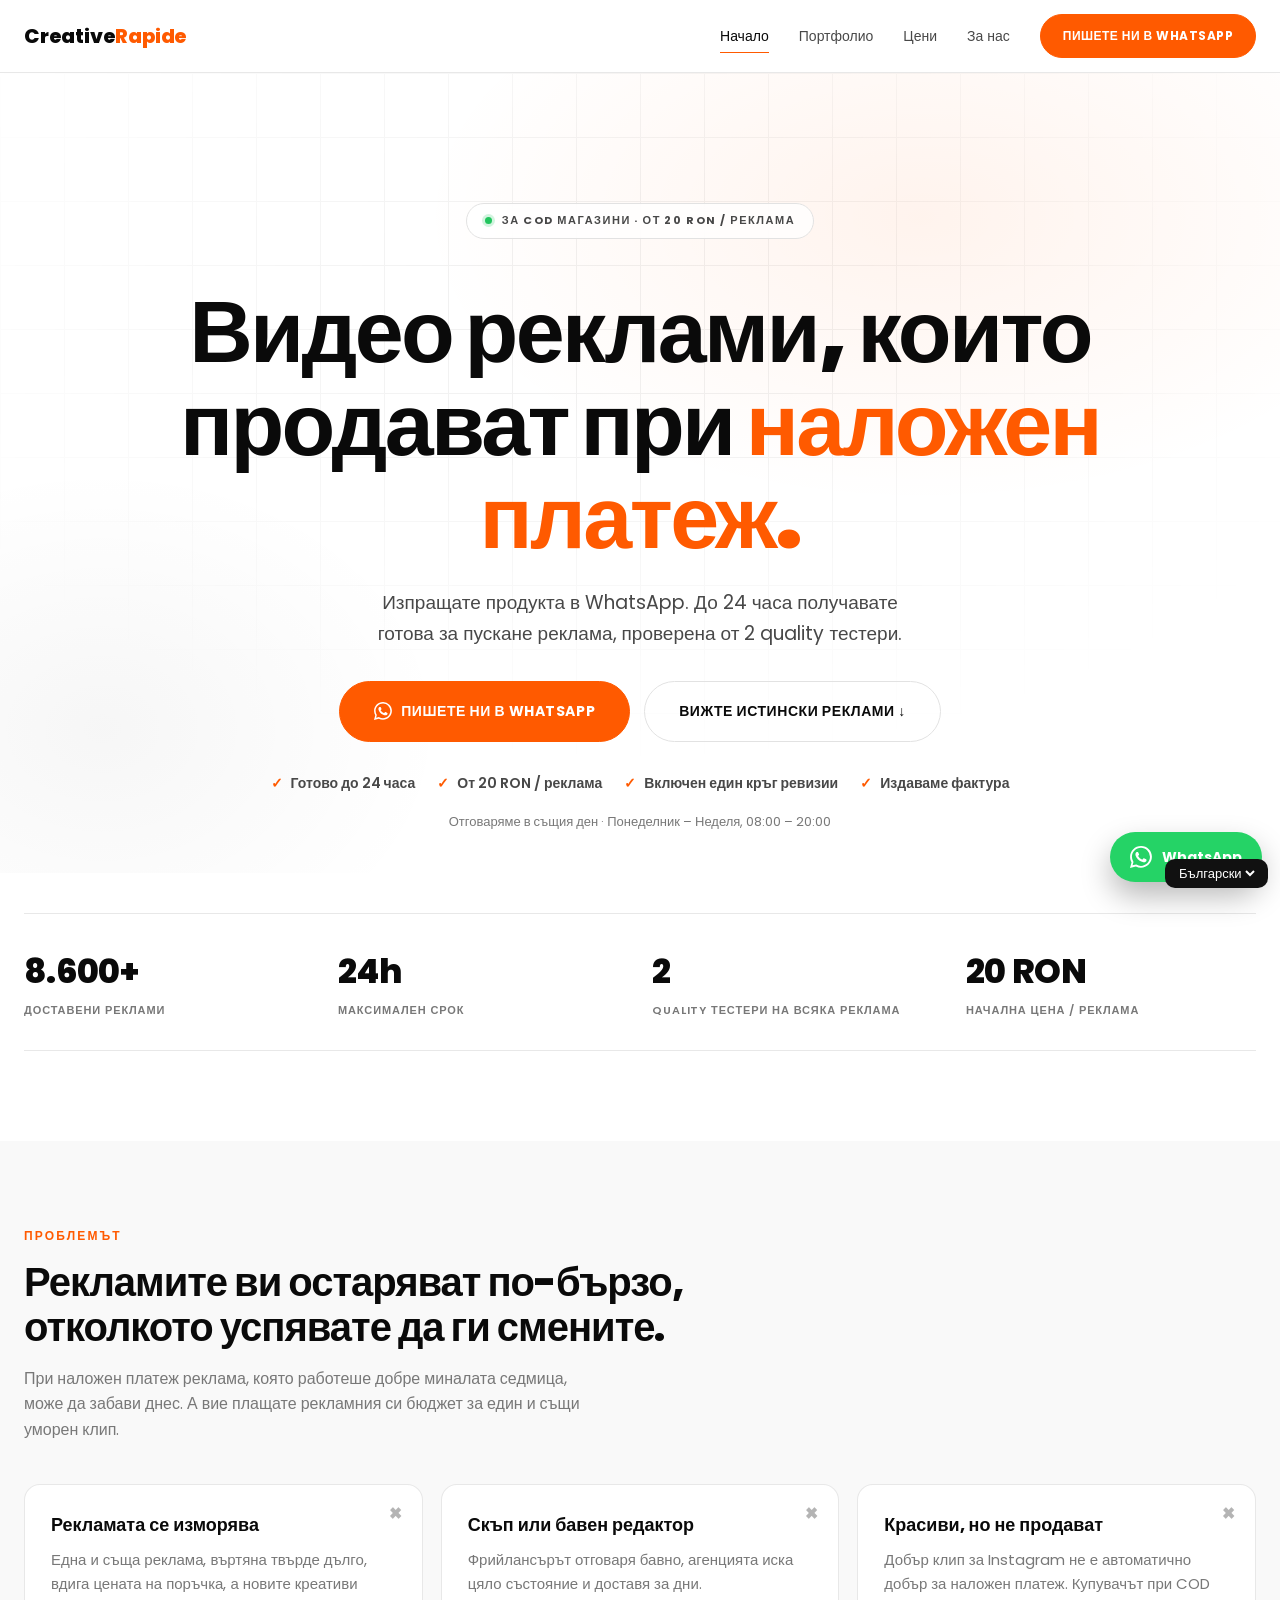
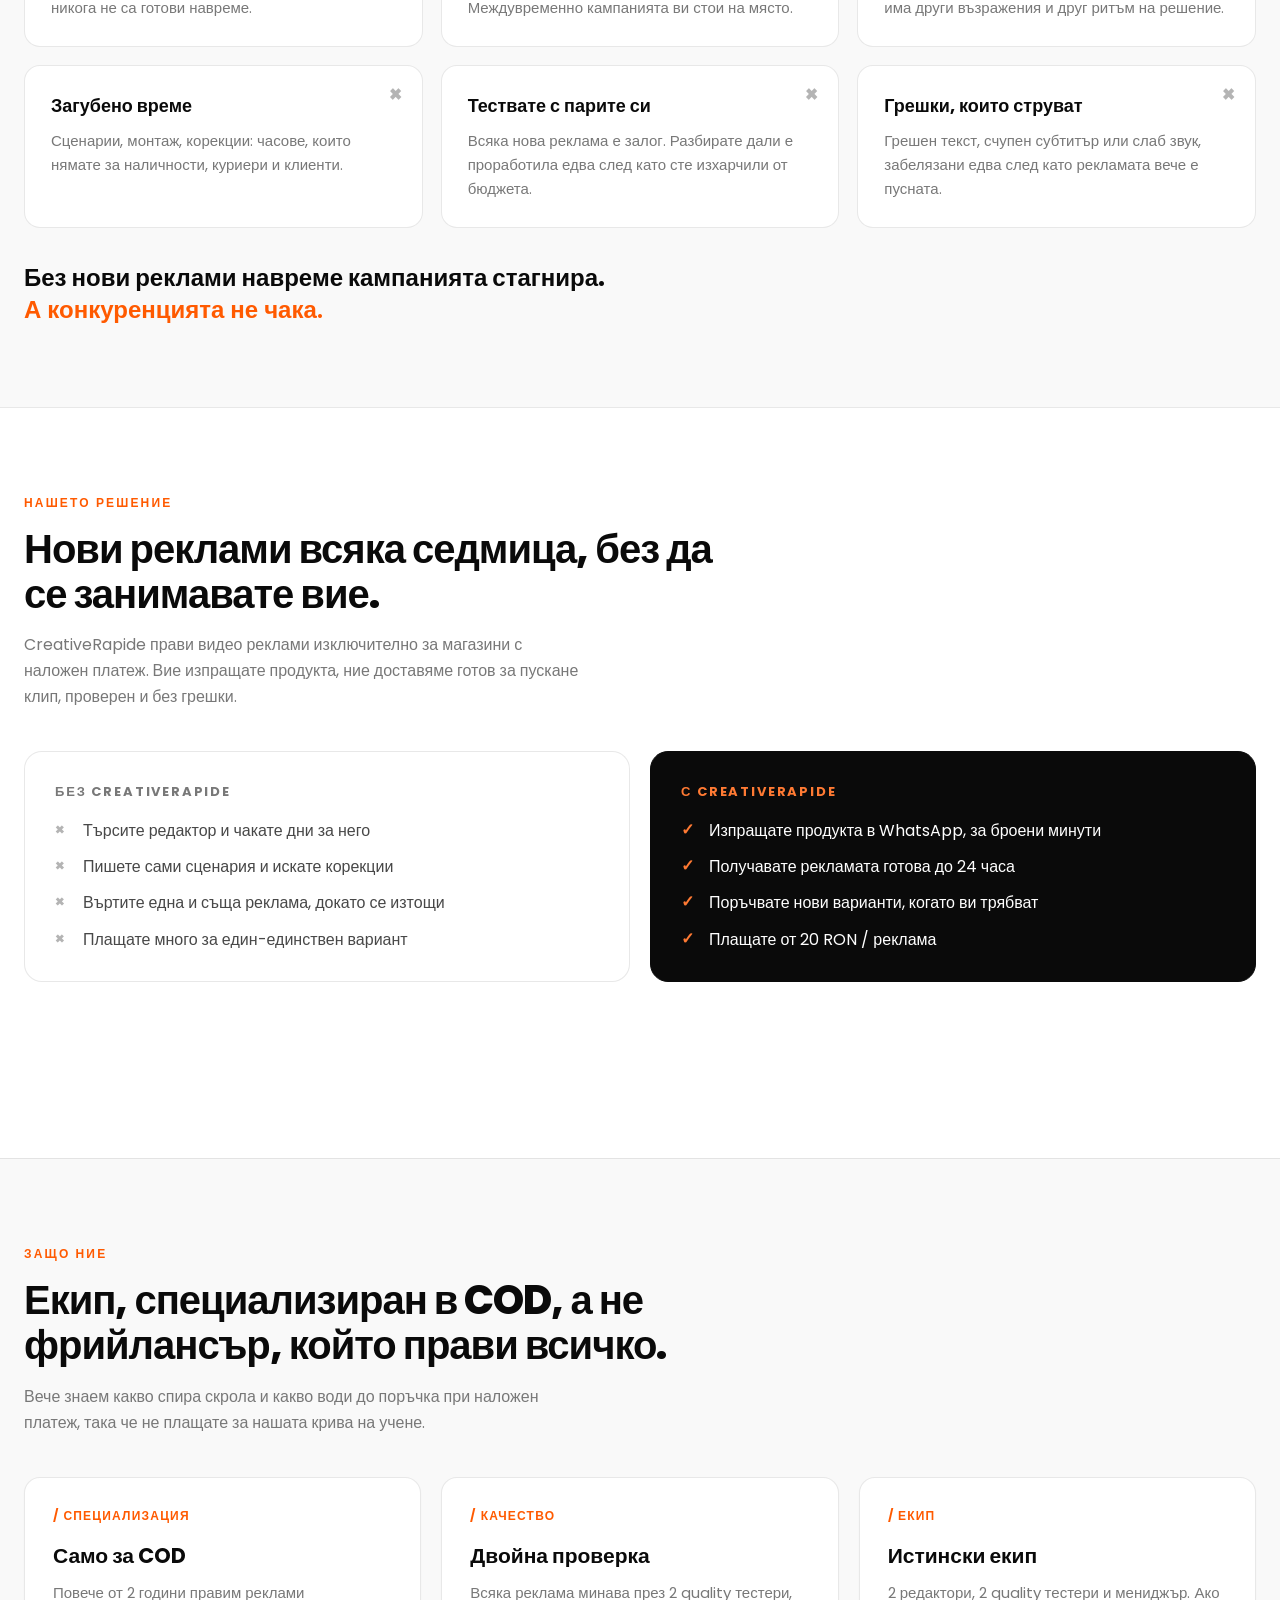
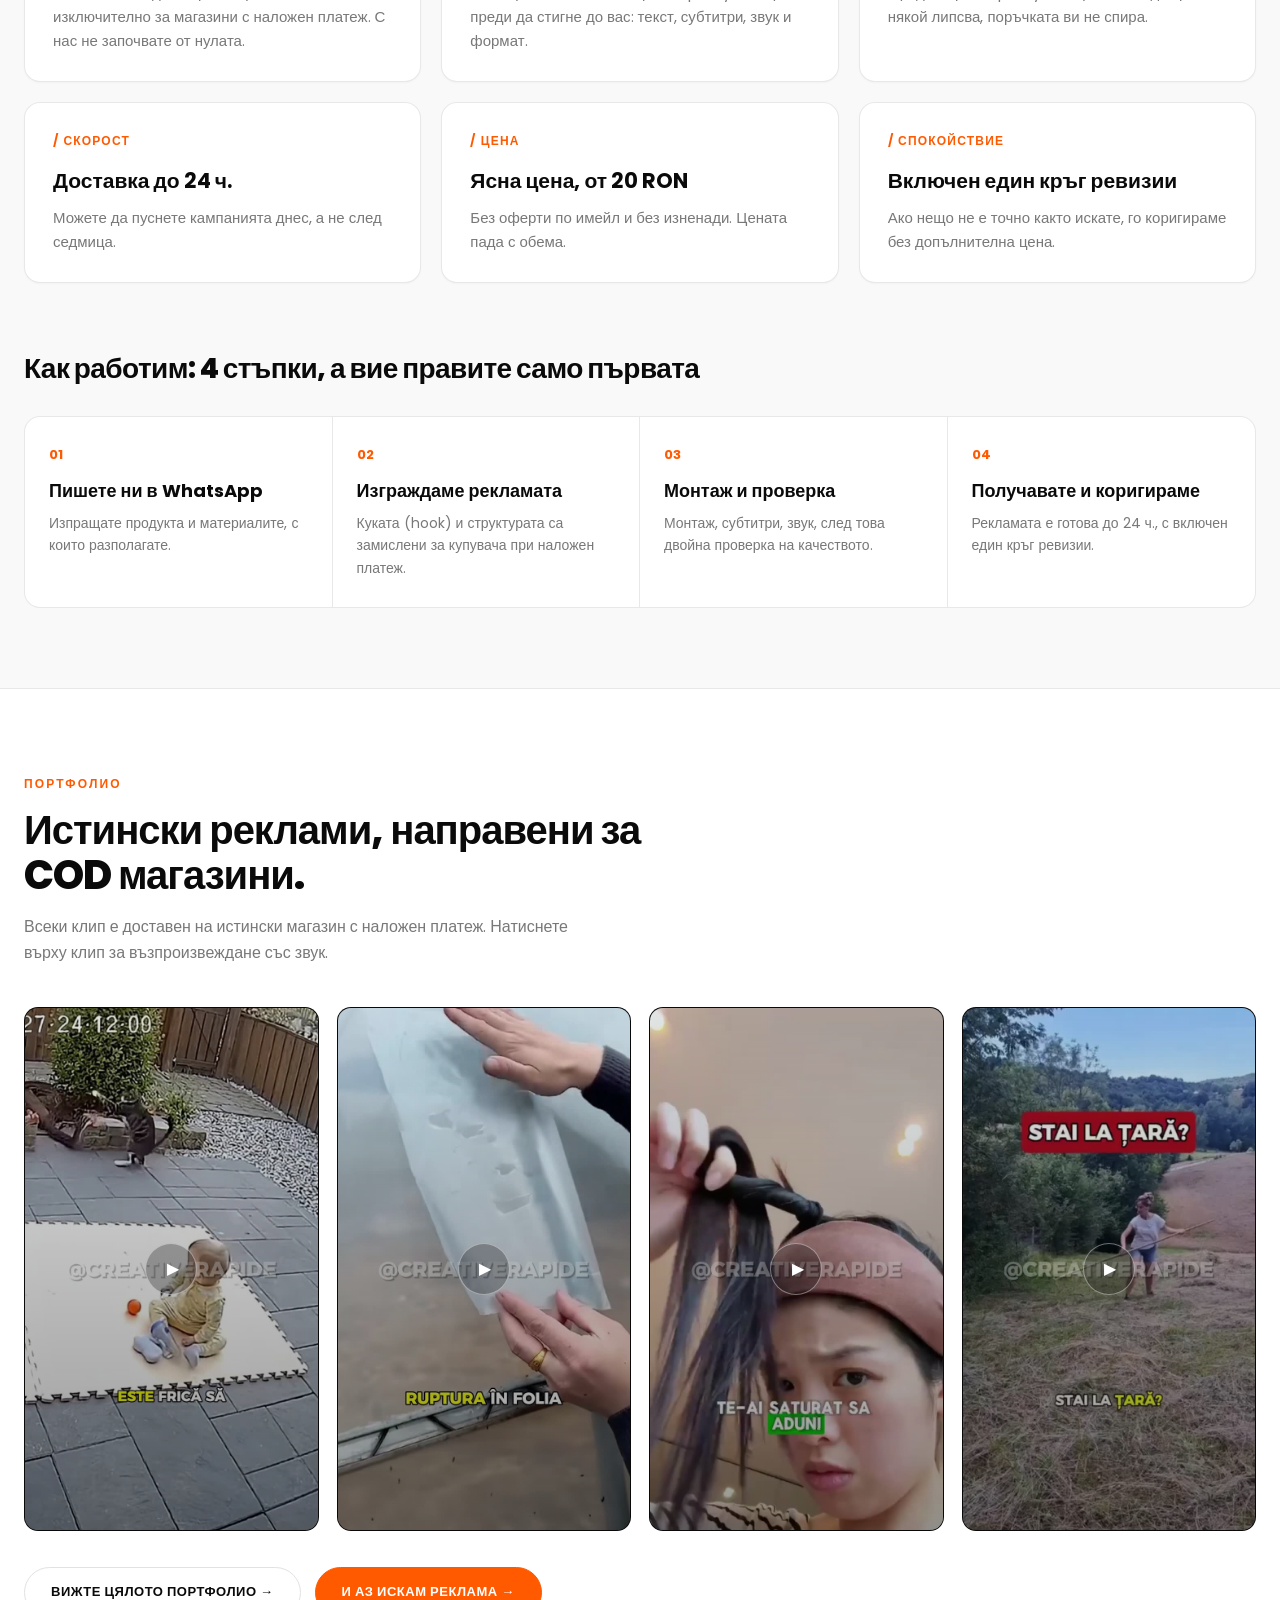
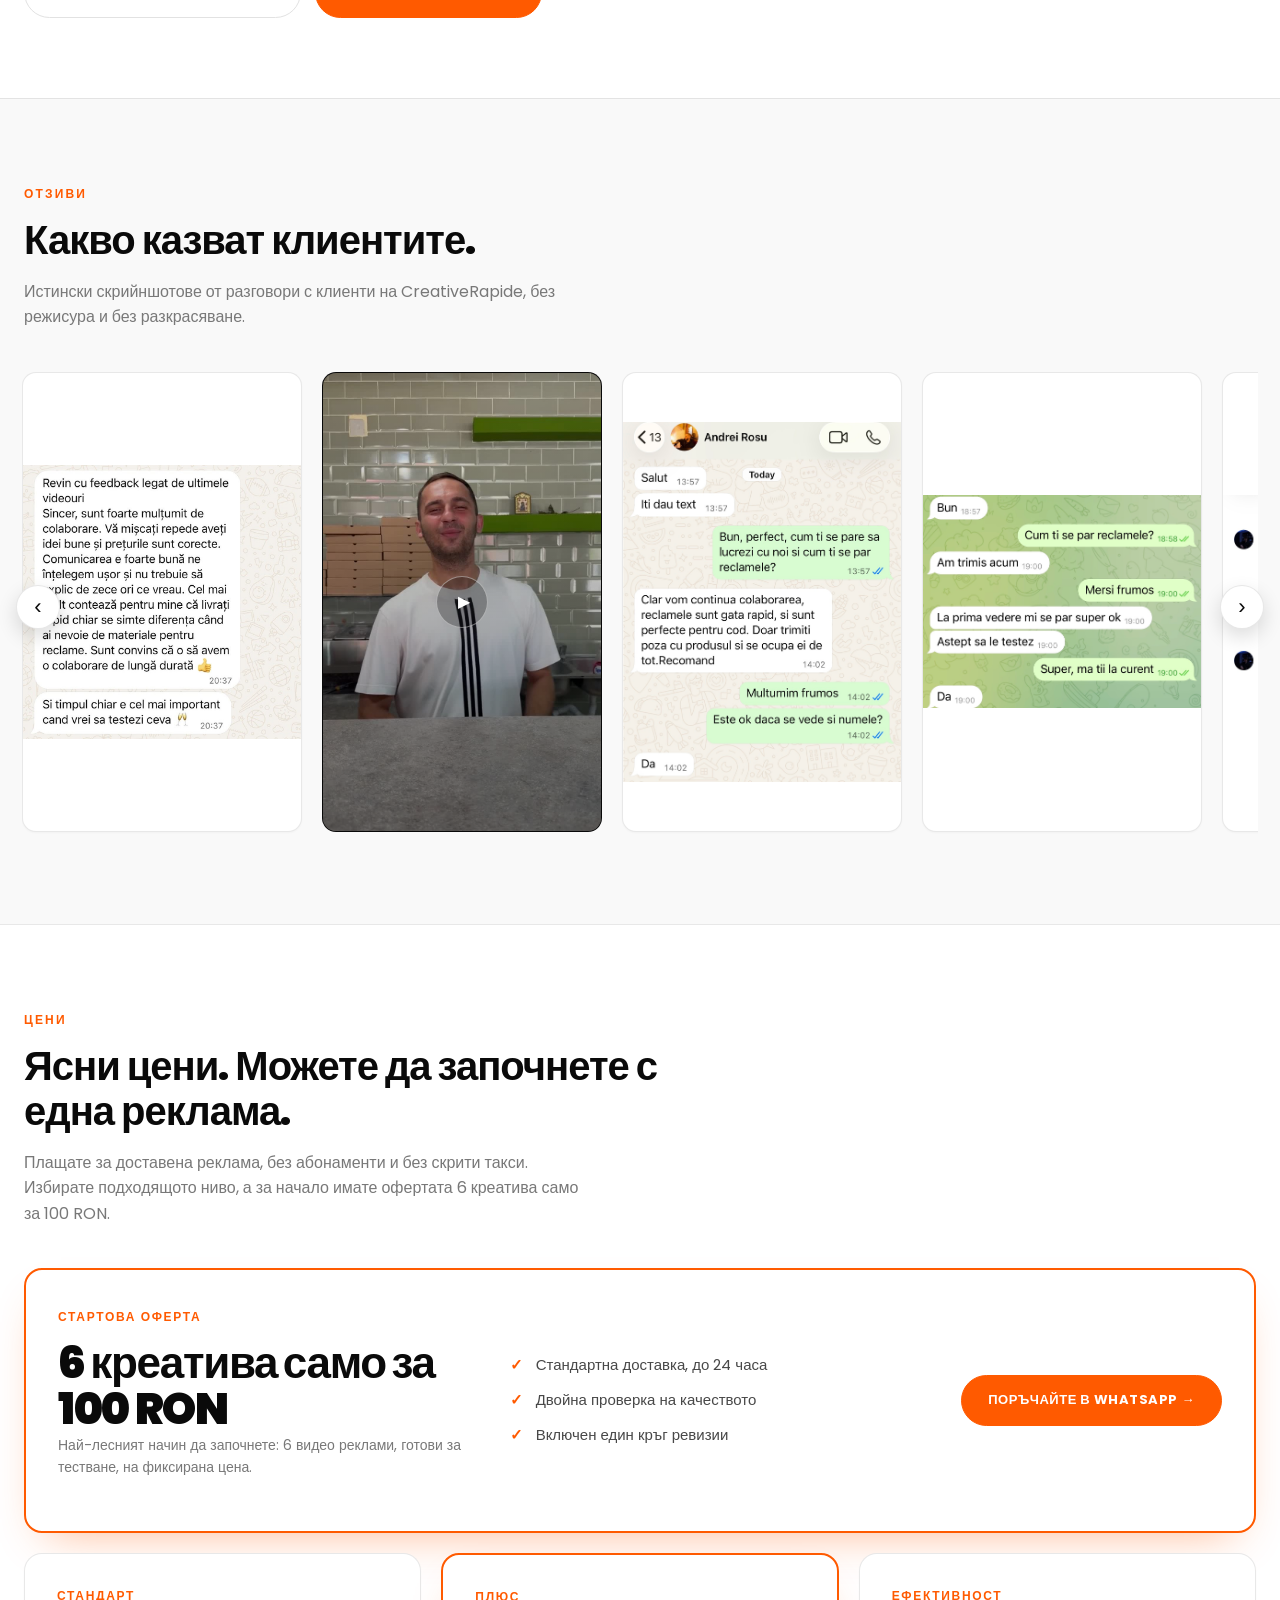
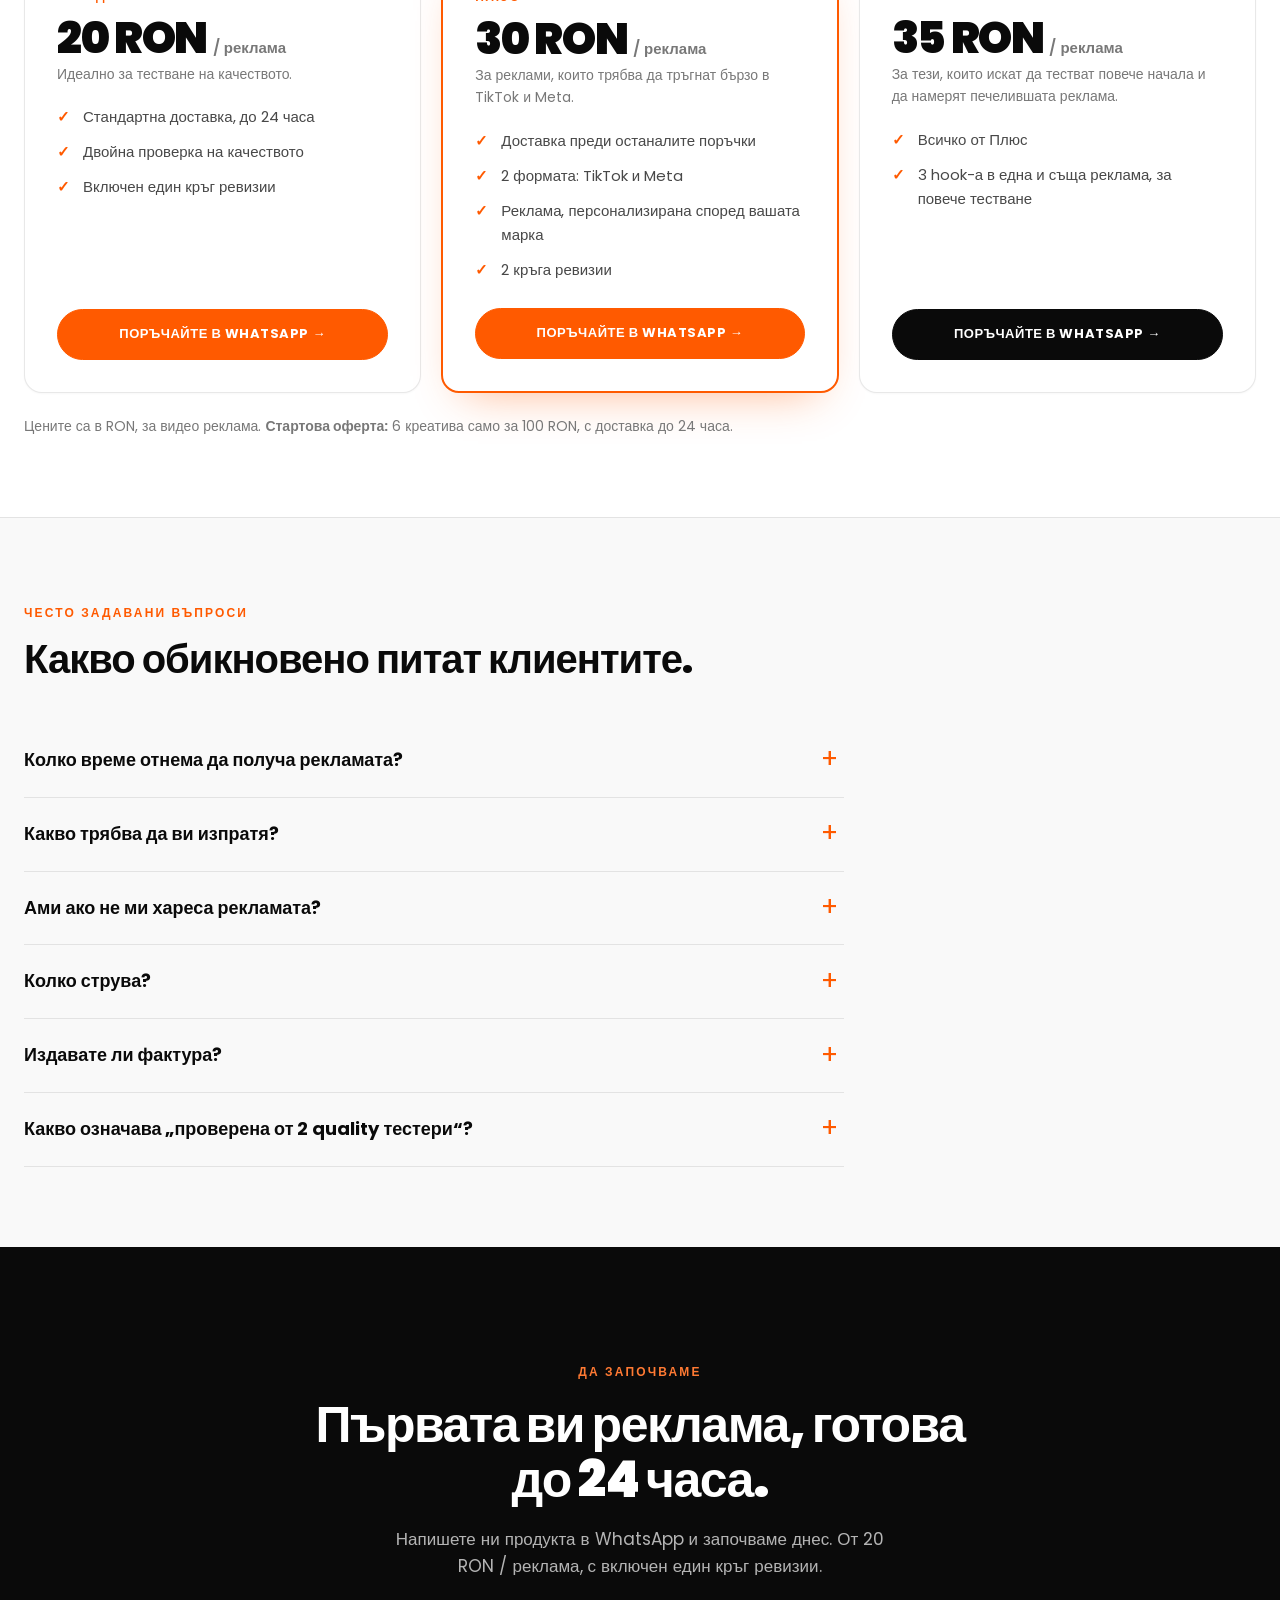
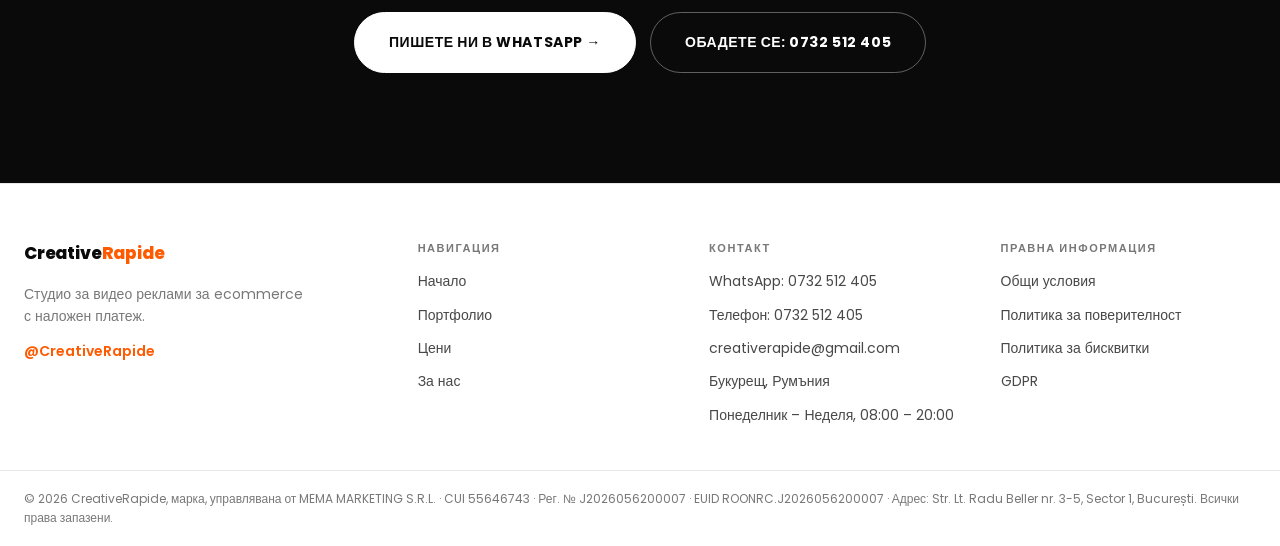
==== bg/index.html @ cdb63707 "Add Bulgarian translation, geo redirect by country, language switcher Co-Authored-By: Claude Sonnet " ====
<!DOCTYPE html>

<html lang="bg">
<head>
<meta charset="utf-8"/>
<meta content="width=device-width, initial-scale=1" name="viewport"/>
<meta content="light" name="color-scheme"/>
<title>Видео реклами за COD магазини, готови за 24 ч., от 20 RON — CreativeRapide</title>
<meta content="Видео реклами, направени изключително за магазини с наложен платеж. Изпращате продукта в WhatsApp, получавате рекламата до 24 часа, проверена от 2 quality тестери. От 20 RON / реклама." name="description"/>
<link href="https://creativerapide.ro/bg/" rel="canonical"/>
<meta content="website" property="og:type"/>
<meta content="bg_BG" property="og:locale"/>
<meta content="CreativeRapide" property="og:site_name"/>
<meta content="https://creativerapide.ro/bg/" property="og:url"/>
<meta content="Видео реклами, които продават при наложен платеж — готови за 24 ч., от 20 RON" property="og:title"/>
<meta content="Изпращате продукта в WhatsApp, получавате рекламата до 24 часа, проверена от 2 quality тестери. От 20 RON / реклама." property="og:description"/>
<meta content="https://creativerapide.ro/og-image.png" property="og:image"/>
<meta content="1200" property="og:image:width"/>
<meta content="630" property="og:image:height"/>
<meta content="summary_large_image" name="twitter:card"/>
<meta content="Видео реклами, които продават при наложен платеж — готови за 24 ч., от 20 RON" name="twitter:title"/>
<meta content="Изпращате продукта в WhatsApp, получавате рекламата до 24 часа, проверена от 2 quality тестери. От 20 RON / реклама." name="twitter:description"/>
<meta content="https://creativerapide.ro/og-image.png" name="twitter:image"/>
<link href="/favicon.png" rel="icon" type="image/png"/>
<link href="https://fonts.googleapis.com" rel="preconnect"/>
<link crossorigin="" href="https://fonts.gstatic.com" rel="preconnect"/>
<link href="https://fonts.googleapis.com/css2?family=Poppins:ital,wght@0,300;0,400;0,500;0,600;0,700;0,800;0,900;1,400&amp;display=swap" rel="stylesheet"/>
<link href="/styles.css" rel="stylesheet"/>
<script type="application/ld+json">{"@context": "https://schema.org", "@type": "ProfessionalService", "name": "CreativeRapide", "url": "https://creativerapide.ro/bg/", "telephone": "+40732512405", "email": "creativerapide@gmail.com", "areaServed": "BG", "description": "Reclame video pentru magazine online cash on delivery.", "address": {"@type": "PostalAddress", "addressLocality": "București", "addressCountry": "RO"}, "makesOffer": {"@type": "Offer", "name": "Reclamă video pentru ecommerce COD", "price": "20", "priceCurrency": "RON"}}</script>
<style>
/* ===== Pagina de conversie: completări peste styles.css ===== */
.btn-accent{background:var(--accent);color:#fff;border-color:var(--accent)}
.btn-accent:hover{background:var(--accent-hi);border-color:var(--accent-hi);color:#fff;transform:translateY(-2px);box-shadow:0 16px 34px rgba(255,90,0,.32)}
.btn-lg{padding:18px 34px;font-size:14px}
.wa-ico{width:18px;height:18px;flex:none;fill:currentColor}
.promise-pills{display:flex;flex-wrap:wrap;gap:10px 22px;justify-content:center;margin:30px auto 0;padding:0;list-style:none;max-width:860px}
.promise-pills li{font-size:14px;font-weight:600;color:var(--ink-soft);display:flex;align-items:center;gap:8px}
.promise-pills li::before{content:"✓";color:var(--accent);font-weight:800}
.hero-note{margin:18px 0 0;font-size:13px;color:var(--muted)}

.pain-grid{display:grid;grid-template-columns:repeat(3,1fr);gap:18px}
@media(max-width:900px){.pain-grid{grid-template-columns:1fr 1fr}}
@media(max-width:600px){.pain-grid{grid-template-columns:1fr}}
.pain{background:var(--card);border:1px solid var(--line-soft);border-radius:16px;padding:26px;position:relative}
.pain::before{content:"×";position:absolute;top:18px;right:20px;font-weight:800;font-size:22px;color:var(--g3);line-height:1}
.pain h3{font-weight:700;font-size:18px;margin:0 0 8px;color:var(--ink);padding-right:24px}
.pain p{margin:0;color:var(--muted);font-size:15px}
.pain-close{margin:34px 0 0;font-weight:700;font-size:clamp(19px,2.4vw,24px);line-height:1.35;color:var(--ink);max-width:40ch}
.pain-close b{color:var(--accent)}

.compare{display:grid;grid-template-columns:1fr 1fr;gap:20px;margin-top:8px}
@media(max-width:760px){.compare{grid-template-columns:1fr}}
.compare .col{border-radius:18px;padding:30px;border:1px solid var(--line-soft);background:var(--card)}
.compare .col h3{margin:0 0 16px;font-size:13px;font-weight:700;letter-spacing:.14em;text-transform:uppercase;color:var(--muted)}
.compare .col.good{background:var(--ink);border-color:var(--ink)}
.compare .col.good h3{color:var(--accent-hi)}
.compare ul{list-style:none;margin:0;padding:0;display:flex;flex-direction:column;gap:13px}
.compare li{padding-left:28px;position:relative;font-size:16px;color:var(--ink-soft);line-height:1.45}
.compare li::before{content:"×";position:absolute;left:0;top:-1px;font-weight:800;color:var(--g3)}
.compare .good li{color:#fff}
.compare .good li::before{content:"✓";color:var(--accent-hi)}
.cta-row{margin-top:36px;display:flex;flex-wrap:wrap;gap:14px;align-items:center}

.sub-head{font-weight:800;letter-spacing:-.02em;font-size:clamp(22px,2.6vw,28px);margin:64px 0 24px;color:var(--ink)}

.price-grid{display:grid;grid-template-columns:repeat(3,1fr);gap:20px;align-items:stretch}
@media(max-width:900px){.price-grid{grid-template-columns:1fr}}
.price{background:var(--card);border:1px solid var(--line-soft);border-radius:18px;padding:32px;display:flex;flex-direction:column;box-shadow:0 1px 2px rgba(10,10,10,.03)}
.price.feat{border:2px solid var(--accent);box-shadow:0 20px 44px -22px rgba(255,90,0,.45)}
.price .tag{font-size:12px;font-weight:700;letter-spacing:.14em;text-transform:uppercase;color:var(--accent)}
.price .amt{font-weight:900;font-size:clamp(34px,4vw,44px);letter-spacing:-.03em;margin:10px 0 2px;color:var(--ink);line-height:1.05}
.price .amt small{font-size:15px;font-weight:600;color:var(--muted);letter-spacing:0}
.price .for{color:var(--muted);font-size:14px;margin:0 0 20px}
.price ul{list-style:none;margin:0 0 26px;padding:0;display:flex;flex-direction:column;gap:11px;flex:1}
.price li{padding-left:26px;position:relative;font-size:15px;color:var(--ink-soft)}
.price li::before{content:"✓";position:absolute;left:0;color:var(--accent);font-weight:800}
.price .btn{justify-content:center}
.price-note{margin:22px 0 0;font-size:14px;color:var(--muted)}
.price.wide{grid-column:1/-1;flex-direction:row;align-items:center;gap:32px}
.price.wide>div{flex:1}
.price.wide ul{flex:1;margin:0}
.price.wide .btn{flex:none}
@media(max-width:900px){.price.wide{flex-direction:column;align-items:stretch;gap:16px}}

.faq{max-width:820px}
.faq details{border-bottom:1px solid var(--line-soft);padding:0}
.faq summary{cursor:pointer;list-style:none;padding:22px 40px 22px 0;font-weight:700;font-size:18px;position:relative;color:var(--ink)}
.faq summary::-webkit-details-marker{display:none}
.faq summary::after{content:"+";position:absolute;right:6px;top:50%;transform:translateY(-50%);font-size:26px;font-weight:400;color:var(--accent);transition:transform .25s var(--ease)}
.faq details[open] summary::after{transform:translateY(-50%) rotate(45deg)}
.faq details p{margin:0 0 22px;color:var(--ink-soft);font-size:16px;max-width:64ch}

.wa-float{position:fixed;right:18px;bottom:18px;z-index:60;display:flex;align-items:center;gap:10px;
  background:#25D366;color:#fff;border-radius:999px;padding:14px 20px;font-weight:700;font-size:14px;
  box-shadow:0 14px 30px rgba(0,0,0,.28);transition:transform .25s var(--ease),box-shadow .25s var(--ease)}
.wa-float:hover{transform:translateY(-3px);box-shadow:0 18px 36px rgba(0,0,0,.34)}
.wa-float svg{width:22px;height:22px;fill:#fff;flex:none}
@media(max-width:560px){.wa-float span{display:none}.wa-float{padding:15px}}
@media print{.wa-float{display:none}}
</style>
<link href="https://creativerapide.ro/" hreflang="ro" rel="alternate"/><link href="https://creativerapide.ro/bg/" hreflang="bg" rel="alternate"/><link href="https://creativerapide.ro/" hreflang="x-default" rel="alternate"/></head>
<body>
<div class="progress-bar"></div>
<header>
<div class="wrap nav">
<a class="brand" href="/bg/">Creative<b>Rapide</b></a>
<input class="nav-toggle" id="nav-toggle" type="checkbox"/>
<label aria-label="Отвори менюто" class="nav-burger" for="nav-toggle"><span></span><span></span><span></span></label>
<nav class="nav-links">
<a class="active" href="/bg/">Начало</a>
<a href="/bg/portofoliu">Портфолио</a>
<a href="#preturi">Цени</a>
<a href="/bg/despre">За нас</a>
<a class="btn btn-accent" href="https://wa.me/40732512405?text=%D0%97%D0%B4%D1%80%D0%B0%D0%B2%D0%B5%D0%B9%D1%82%D0%B5%21%20%D0%98%D1%81%D0%BA%D0%B0%D0%BC%20%D0%B2%D0%B8%D0%B4%D0%B5%D0%BE%20%D1%80%D0%B5%D0%BA%D0%BB%D0%B0%D0%BC%D0%B8%20%D0%B7%D0%B0%20%D0%BC%D0%BE%D1%8F%20%D0%BC%D0%B0%D0%B3%D0%B0%D0%B7%D0%B8%D0%BD." rel="noopener" target="_blank">Пишете ни в WhatsApp</a>
</nav>
</div>
</header>
<!-- HERO -->
<section class="hero" style="border-top:none">
<div aria-hidden="true" class="hero-grid-bg"></div>
<div aria-hidden="true" class="hero-glow"></div>
<div class="wrap">
<span class="chip fade-in-up d1"><span class="chip-dot"></span><span class="chip-text">За COD магазини · от 20 RON / реклама</span></span>
<h1 class="split-h1">
<span class="line"><span class="inner">Видео реклами, които</span></span>
<span class="line"><span class="inner">продават при <span class="accent">наложен платеж.</span></span></span>
</h1>
<p class="lede fade-in-up d2">Изпращате продукта в WhatsApp. До 24 часа получавате готова за пускане реклама, проверена от 2 quality тестери.</p>
<div class="hero-cta fade-in-up d3">
<a class="btn btn-accent btn-lg" href="https://wa.me/40732512405?text=%D0%97%D0%B4%D1%80%D0%B0%D0%B2%D0%B5%D0%B9%D1%82%D0%B5%21%20%D0%98%D1%81%D0%BA%D0%B0%D0%BC%20%D0%B2%D0%B8%D0%B4%D0%B5%D0%BE%20%D1%80%D0%B5%D0%BA%D0%BB%D0%B0%D0%BC%D0%B8%20%D0%B7%D0%B0%20%D0%BC%D0%BE%D1%8F%20%D0%BC%D0%B0%D0%B3%D0%B0%D0%B7%D0%B8%D0%BD." rel="noopener" target="_blank">
<svg aria-hidden="true" class="wa-ico" viewbox="0 0 24 24"><path d="M20.5 3.5A11.8 11.8 0 0 0 12 0C5.4 0 .1 5.3.1 11.9c0 2.1.6 4.1 1.6 5.9L0 24l6.4-1.7a11.9 11.9 0 0 0 5.6 1.4c6.6 0 11.9-5.3 11.9-11.9 0-3.2-1.2-6.2-3.4-8.3zM12 21.7c-1.8 0-3.5-.5-5-1.4l-.4-.2-3.8 1 1-3.7-.2-.4a9.8 9.8 0 0 1-1.5-5.2C2.1 6.4 6.5 2 12 2c2.6 0 5.1 1 6.9 2.9a9.7 9.7 0 0 1 2.9 6.9c0 5.4-4.4 9.9-9.8 9.9zm5.4-7.4c-.3-.1-1.8-.9-2-1-.3-.1-.5-.1-.7.1l-1 1.2c-.2.2-.4.2-.7.1a8 8 0 0 1-4-3.5c-.3-.5.3-.5.9-1.6.1-.2 0-.4 0-.5l-.9-2.1c-.2-.5-.5-.5-.7-.5h-.6c-.2 0-.5.1-.8.4-.3.3-1 1-1 2.5s1.1 2.9 1.2 3.1c.1.2 2.1 3.2 5.1 4.5 1.9.8 2.6.9 3.6.7.6-.1 1.8-.7 2-1.4.3-.7.3-1.3.2-1.4-.1-.2-.3-.3-.6-.4z"></path></svg>
        Пишете ни в WhatsApp
      </a>
<a class="btn btn-ghost btn-lg" href="#portofoliu">Вижте истински реклами ↓</a>
</div>
<ul class="promise-pills fade-in-up d4">
<li>Готово до 24 часа</li>
<li>От 20 RON / реклама</li>
<li>Включен един кръг ревизии</li>
<li>Издаваме фактура</li>
</ul>
<p class="hero-note fade-in-up d4">Отговаряме в същия ден · Понеделник – Неделя, 08:00 – 20:00</p>
</div>
</section>
<!-- TRUST -->
<section class="trust" style="border-top:none">
<div class="wrap">
<div class="stats-row reveal-group">
<div><b data-count="8600" data-suffix="+">0</b><span>доставени реклами</span></div>
<div><b data-count="24" data-suffix="h">0</b><span>максимален срок</span></div>
<div><b data-count="2">0</b><span>quality тестери на всяка реклама</span></div>
<div><b data-count="20" data-suffix=" RON">0</b><span>начална цена / реклама</span></div>
</div>
</div>
</section>
<!-- 1. PROBLEMA -->
<section class="soft" id="problema" style="border-top:none">
<div class="wrap">
<div class="sec-head rv">
<span class="eyebrow">Проблемът</span>
<h2>Рекламите ви остаряват по-бързо, отколкото успявате да ги смените.</h2>
<p>При наложен платеж реклама, която работеше добре миналата седмица, може да забави днес. А вие плащате рекламния си бюджет за един и същи уморен клип.</p>
</div>
<div class="pain-grid reveal-group">
<div class="pain">
<h3>Рекламата се изморява</h3>
<p>Една и съща реклама, въртяна твърде дълго, вдига цената на поръчка, а новите креативи никога не са готови навреме.</p>
</div>
<div class="pain">
<h3>Скъп или бавен редактор</h3>
<p>Фрийлансърът отговаря бавно, агенцията иска цяло състояние и доставя за дни. Междувременно кампанията ви стои на място.</p>
</div>
<div class="pain">
<h3>Красиви, но не продават</h3>
<p>Добър клип за Instagram не е автоматично добър за наложен платеж. Купувачът при COD има други възражения и друг ритъм на решение.</p>
</div>
<div class="pain">
<h3>Загубено време</h3>
<p>Сценарии, монтаж, корекции: часове, които нямате за наличности, куриери и клиенти.</p>
</div>
<div class="pain">
<h3>Тествате с парите си</h3>
<p>Всяка нова реклама е залог. Разбирате дали е проработила едва след като сте изхарчили от бюджета.</p>
</div>
<div class="pain">
<h3>Грешки, които струват</h3>
<p>Грешен текст, счупен субтитър или слаб звук, забелязани едва след като рекламата вече е пусната.</p>
</div>
</div>
<p class="pain-close rv">Без нови реклами навреме кампанията стагнира. <b>А конкуренцията не чака.</b></p>
</div>
</section>
<!-- 2. SOLUTIA -->
<section id="solutia">
<div class="wrap">
<div class="sec-head rv">
<span class="eyebrow">Нашето решение</span>
<h2>Нови реклами всяка седмица, без да се занимавате вие.</h2>
<p>CreativeRapide прави видео реклами изключително за магазини с наложен платеж. Вие изпращате продукта, ние доставяме готов за пускане клип, проверен и без грешки.</p>
</div>
<div class="compare reveal-group">
<div class="col">
<h3>Без CreativeRapide</h3>
<ul>
<li>Търсите редактор и чакате дни за него</li>
<li>Пишете сами сценария и искате корекции</li>
<li>Въртите една и съща реклама, докато се изтощи</li>
<li>Плащате много за един-единствен вариант</li>
</ul>
</div>
<div class="col good">
<h3>С CreativeRapide</h3>
<ul>
<li>Изпращате продукта в WhatsApp, за броени минути</li>
<li>Получавате рекламата готова до 24 часа</li>
<li>Поръчвате нови варианти, когато ви трябват</li>
<li>Плащате от 20 RON / реклама</li>
</ul>
</div>
</div>
<div class="cta-row rv">
<a class="btn btn-accent btn-lg" href="https://wa.me/40732512405?text=%D0%97%D0%B4%D1%80%D0%B0%D0%B2%D0%B5%D0%B9%D1%82%D0%B5%21%20%D0%98%D1%81%D0%BA%D0%B0%D0%BC%20%D0%B2%D0%B8%D0%B4%D0%B5%D0%BE%20%D1%80%D0%B5%D0%BA%D0%BB%D0%B0%D0%BC%D0%B8%20%D0%B7%D0%B0%20%D0%BC%D0%BE%D1%8F%20%D0%BC%D0%B0%D0%B3%D0%B0%D0%B7%D0%B8%D0%BD." rel="noopener" target="_blank">Изпратете продукта в WhatsApp →</a>
<span style="font-size:14px;color:var(--muted)">Можете да започнете с една реклама.</span>
</div>
</div>
</section>
<!-- 3. DE CE NOI + CUM LUCRAM -->
<section class="soft" id="de-ce-noi">
<div class="wrap">
<div class="sec-head rv">
<span class="eyebrow">Защо ние</span>
<h2>Екип, специализиран в COD, а не фрийлансър, който прави всичко.</h2>
<p>Вече знаем какво спира скрола и какво води до поръчка при наложен платеж, така че не плащате за нашата крива на учене.</p>
</div>
<div class="why reveal-group">
<div class="item">
<div class="ico">/ специализация</div>
<h3>Само за COD</h3>
<p>Повече от 2 години правим реклами изключително за магазини с наложен платеж. С нас не започвате от нулата.</p>
</div>
<div class="item">
<div class="ico">/ качество</div>
<h3>Двойна проверка</h3>
<p>Всяка реклама минава през 2 quality тестери, преди да стигне до вас: текст, субтитри, звук и формат.</p>
</div>
<div class="item">
<div class="ico">/ екип</div>
<h3>Истински екип</h3>
<p>2 редактори, 2 quality тестери и мениджър. Ако някой липсва, поръчката ви не спира.</p>
</div>
<div class="item">
<div class="ico">/ скорост</div>
<h3>Доставка до 24 ч.</h3>
<p>Можете да пуснете кампанията днес, а не след седмица.</p>
</div>
<div class="item">
<div class="ico">/ цена</div>
<h3>Ясна цена, от 20 RON</h3>
<p>Без оферти по имейл и без изненади. Цената пада с обема.</p>
</div>
<div class="item">
<div class="ico">/ спокойствие</div>
<h3>Включен един кръг ревизии</h3>
<p>Ако нещо не е точно както искате, го коригираме без допълнителна цена.</p>
</div>
</div>
<h3 class="sub-head rv">Как работим: 4 стъпки, а вие правите само първата</h3>
<div class="steps reveal-group">
<div class="step"><div class="n">01</div><h3>Пишете ни в WhatsApp</h3><p>Изпращате продукта и материалите, с които разполагате.</p></div>
<div class="step"><div class="n">02</div><h3>Изграждаме рекламата</h3><p>Куката (hook) и структурата са замислени за купувача при наложен платеж.</p></div>
<div class="step"><div class="n">03</div><h3>Монтаж и проверка</h3><p>Монтаж, субтитри, звук, след това двойна проверка на качеството.</p></div>
<div class="step"><div class="n">04</div><h3>Получавате и коригираме</h3><p>Рекламата е готова до 24 ч., с включен един кръг ревизии.</p></div>
</div>
</div>
</section>
<!-- 4. PORTOFOLIU -->
<section id="portofoliu">
<div class="wrap">
<div class="sec-head rv">
<span class="eyebrow">Портфолио</span>
<h2>Истински реклами, направени за COD магазини.</h2>
<p>Всеки клип е доставен на истински магазин с наложен платеж. Натиснете върху клип за възпроизвеждане със звук.</p>
</div>
<div class="grid reveal-group" id="gallery-home">
<div class="card" data-clip="1"></div>
<div class="card" data-clip="2"></div>
<div class="card" data-clip="3"></div>
<div class="card" data-clip="4"></div>
</div>
<div class="sec-foot cta-row">
<a class="btn btn-ghost" href="/bg/portofoliu">Вижте цялото портфолио →</a>
<a class="btn btn-accent" href="https://wa.me/40732512405?text=%D0%97%D0%B4%D1%80%D0%B0%D0%B2%D0%B5%D0%B9%D1%82%D0%B5%21%20%D0%98%D1%81%D0%BA%D0%B0%D0%BC%20%D0%B2%D0%B8%D0%B4%D0%B5%D0%BE%20%D1%80%D0%B5%D0%BA%D0%BB%D0%B0%D0%BC%D0%B8%20%D0%B7%D0%B0%20%D0%BC%D0%BE%D1%8F%20%D0%BC%D0%B0%D0%B3%D0%B0%D0%B7%D0%B8%D0%BD." rel="noopener" target="_blank">И аз искам реклама →</a>
</div>
</div>
</section>
<!-- RECENZII -->
<section class="soft" id="recenzii">
<div class="wrap">
<div class="sec-head rv">
<span class="eyebrow">Отзиви</span>
<h2>Какво казват клиентите.</h2>
<p>Истински скрийншотове от разговори с клиенти на CreativeRapide, без режисура и без разкрасяване.</p>
</div>
<div class="reviews-carousel rv">
<div class="reviews-track" id="reviews-track">
<div class="review-slide"><div class="review-shot"><img alt="Съобщение от клиент: много доволен от сътрудничеството, бърза доставка, коректни цени, добра комуникация, дългосрочно сътрудничество" loading="lazy" src="/recenzii/image00005.jpeg"/></div></div>
<div class="review-slide"><div class="card review-video-card" data-review="1"></div></div>
<div class="review-slide"><div class="review-shot"><img alt="Отзив от Andrei Rosu в Instagram: рекламите са готови бързо и са перфектни за COD, препоръчва сътрудничеството" loading="lazy" src="/recenzii/image00003.jpeg"/></div></div>
<div class="review-slide"><div class="review-shot"><img alt="Съобщение от клиент: рекламите изглеждат супер още на пръв поглед" loading="lazy" src="/recenzii/image00002.jpeg"/></div></div>
<div class="review-slide"><div class="review-shot"><img alt="Съобщение от клиент: рекламите са добри, благодари за сътрудничеството" loading="lazy" src="/recenzii/image00004.jpeg"/></div></div>
</div>
<button aria-label="Предишен отзив" class="carousel-btn prev">‹</button>
<button aria-label="Следващ отзив" class="carousel-btn next">›</button>
</div>
</div>
</section>
<!-- PRETURI -->
<section id="preturi">
<div class="wrap">
<div class="sec-head rv">
<span class="eyebrow">Цени</span>
<h2>Ясни цени. Можете да започнете с една реклама.</h2>
<p>Плащате за доставена реклама, без абонаменти и без скрити такси. Избирате подходящото ниво, а за начало имате офертата 6 креатива само за 100 RON.</p>
</div>
<div class="price-grid reveal-group">
<div class="price wide feat">
<div>
<span class="tag">Стартова оферта</span>
<div class="amt">6 креатива само за 100 RON</div>
<p class="for">Най-лесният начин да започнете: 6 видео реклами, готови за тестване, на фиксирана цена.</p>
</div>
<ul>
<li>Стандартна доставка, до 24 часа</li>
<li>Двойна проверка на качеството</li>
<li>Включен един кръг ревизии</li>
</ul>
<a class="btn btn-accent" href="https://wa.me/40732512405?text=%D0%97%D0%B4%D1%80%D0%B0%D0%B2%D0%B5%D0%B9%D1%82%D0%B5%21%20%D0%98%D1%81%D0%BA%D0%B0%D0%BC%20%D0%BE%D1%84%D0%B5%D1%80%D1%82%D0%B0%D1%82%D0%B0%206%20%D0%BA%D1%80%D0%B5%D0%B0%D1%82%D0%B8%D0%B2%D0%B0%20%D0%B7%D0%B0%20100%20RON." rel="noopener" target="_blank">Поръчайте в WhatsApp →</a>
</div>
<div class="price">
<span class="tag">Стандарт</span>
<div class="amt">20 RON <small>/ реклама</small></div>
<p class="for">Идеално за тестване на качеството.</p>
<ul>
<li>Стандартна доставка, до 24 часа</li>
<li>Двойна проверка на качеството</li>
<li>Включен един кръг ревизии</li>
</ul>
<a class="btn btn-accent" href="https://wa.me/40732512405?text=%D0%97%D0%B4%D1%80%D0%B0%D0%B2%D0%B5%D0%B9%D1%82%D0%B5%21%20%D0%98%D1%81%D0%BA%D0%B0%D0%BC%20%D1%80%D0%B5%D0%BA%D0%BB%D0%B0%D0%BC%D0%B8%20%D0%A1%D1%82%D0%B0%D0%BD%D0%B4%D0%B0%D1%80%D1%82%20%2820%20RON%29." rel="noopener" target="_blank">Поръчайте в WhatsApp →</a>
</div>
<div class="price feat">
<span class="tag">Плюс</span>
<div class="amt">30 RON <small>/ реклама</small></div>
<p class="for">За реклами, които трябва да тръгнат бързо в TikTok и Meta.</p>
<ul>
<li>Доставка преди останалите поръчки</li>
<li>2 формата: TikTok и Meta</li>
<li>Реклама, персонализирана според вашата марка</li>
<li>2 кръга ревизии</li>
</ul>
<a class="btn btn-accent" href="https://wa.me/40732512405?text=%D0%97%D0%B4%D1%80%D0%B0%D0%B2%D0%B5%D0%B9%D1%82%D0%B5%21%20%D0%98%D1%81%D0%BA%D0%B0%D0%BC%20%D1%80%D0%B5%D0%BA%D0%BB%D0%B0%D0%BC%D0%B8%20%D0%9F%D0%BB%D1%8E%D1%81%20%2830%20RON%29." rel="noopener" target="_blank">Поръчайте в WhatsApp →</a>
</div>
<div class="price">
<span class="tag">Ефективност</span>
<div class="amt">35 RON <small>/ реклама</small></div>
<p class="for">За тези, които искат да тестват повече начала и да намерят печелившата реклама.</p>
<ul>
<li>Всичко от Плюс</li>
<li>3 hook-а в една и съща реклама, за повече тестване</li>
</ul>
<a class="btn btn-dark" href="https://wa.me/40732512405?text=%D0%97%D0%B4%D1%80%D0%B0%D0%B2%D0%B5%D0%B9%D1%82%D0%B5%21%20%D0%98%D1%81%D0%BA%D0%B0%D0%BC%20%D1%80%D0%B5%D0%BA%D0%BB%D0%B0%D0%BC%D0%B8%20%D0%95%D1%84%D0%B5%D0%BA%D1%82%D0%B8%D0%B2%D0%BD%D0%BE%D1%81%D1%82%20%2835%20RON%29." rel="noopener" target="_blank">Поръчайте в WhatsApp →</a>
</div>
</div>
<p class="price-note rv">Цените са в RON, за видео реклама. <strong>Стартова оферта:</strong> 6 креатива само за 100 RON, с доставка до 24 часа.</p>
</div>
</section>
<!-- FAQ -->
<section class="soft" id="intrebari">
<div class="wrap">
<div class="sec-head rv">
<span class="eyebrow">Често задавани въпроси</span>
<h2>Какво обикновено питат клиентите.</h2>
</div>
<div class="faq rv">
<details>
<summary>Колко време отнема да получа рекламата?</summary>
<p>До 24 часа от момента, в който ни изпратите продукта и материалите. Ако имате нужда от повече реклами наведнъж, уговаряме заедно план за доставка.</p>
</details>
<details>
<summary>Какво трябва да ви изпратя?</summary>
<p>Продукта и материалите, с които разполагате: снимки, клипове, кратко описание и офертата ви. Останалото, от hook-а до монтажа, е наша работа.</p>
</details>
<details>
<summary>Ами ако не ми хареса рекламата?</summary>
<p>Стандарт включва един кръг ревизии, а Плюс и Ефективност — два. Казвате ни какво да променим и го коригираме без допълнителна цена.</p>
</details>
<details>
<summary>Колко струва?</summary>
<p>Стандарт струва 20 RON за реклама, Плюс 30 RON и Ефективност 35 RON. От 50 реклами Стандарт цената пада на 19 RON, а за големи обеми можете да ни пишете в WhatsApp. За начало имате офертата 6 креатива само за 100 RON.</p>
</details>
<details>
<summary>Издавате ли фактура?</summary>
<p>Да, за всяка поръчка издаваме фактура.</p>
</details>
<details>
<summary>Какво означава „проверена от 2 quality тестери“?</summary>
<p>Преди да стигне до вас, всяка реклама е проверена от двама души: текст, субтитри, звук и формат. Така намалявате риска да откриете грешки, след като рекламата вече е пусната.</p>
</details>
</div>
</div>
</section>
<!-- FINAL CTA -->
<section class="final">
<div class="wrap rv">
<span class="eyebrow">Да започваме</span>
<h2>Първата ви реклама, готова до 24 часа.</h2>
<p>Напишете ни продукта в WhatsApp и започваме днес. От 20 RON / реклама, с включен един кръг ревизии.</p>
<div class="hero-cta">
<a class="btn btn-dark btn-lg" href="https://wa.me/40732512405?text=%D0%97%D0%B4%D1%80%D0%B0%D0%B2%D0%B5%D0%B9%D1%82%D0%B5%21%20%D0%98%D1%81%D0%BA%D0%B0%D0%BC%20%D0%B2%D0%B8%D0%B4%D0%B5%D0%BE%20%D1%80%D0%B5%D0%BA%D0%BB%D0%B0%D0%BC%D0%B8%20%D0%B7%D0%B0%20%D0%BC%D0%BE%D1%8F%20%D0%BC%D0%B0%D0%B3%D0%B0%D0%B7%D0%B8%D0%BD." rel="noopener" target="_blank">Пишете ни в WhatsApp →</a>
<a class="btn btn-ghost btn-lg" href="tel:+40732512405">Обадете се: 0732 512 405</a>
</div>
</div>
</section>
<footer>
<div class="wrap footer-grid">
<div class="footer-col footer-brand">
<span class="brand">Creative<b style="color:var(--accent)">Rapide</b></span>
<p>Студио за видео реклами за ecommerce с наложен платеж.</p>
<a class="footer-ig" href="https://instagram.com/CreativeRapide" rel="noopener" target="_blank">@CreativeRapide</a>
</div>
<div class="footer-col">
<span class="footer-h">Навигация</span>
<a href="/bg/">Начало</a>
<a href="/bg/portofoliu">Портфолио</a>
<a href="#preturi">Цени</a>
<a href="/bg/despre">За нас</a>
</div>
<div class="footer-col">
<span class="footer-h">Контакт</span>
<a href="https://wa.me/40732512405" rel="noopener" target="_blank">WhatsApp: 0732 512 405</a>
<a href="tel:+40732512405">Телефон: 0732 512 405</a>
<a href="mailto:creativerapide@gmail.com">creativerapide@gmail.com</a>
<span class="footer-text">Букурещ, Румъния</span>
<span class="footer-text">Понеделник – Неделя, 08:00 – 20:00</span>
</div>
<div class="footer-col">
<span class="footer-h">Правна информация</span>
<a href="/termeni">Общи условия</a>
<a href="/confidentialitate">Политика за поверителност</a>
<a href="/cookie-uri">Политика за бисквитки</a>
<a href="/gdpr">GDPR</a>
</div>
</div>
<div class="foot-bottom">© 2026 CreativeRapide, марка, управлявана от MEMA MARKETING S.R.L. · CUI 55646743 · Рег. № J2026056200007 · EUID ROONRC.J2026056200007 · Адрес: Str. Lt. Radu Beller nr. 3-5, Sector 1, București. Всички права запазени.</div>
</footer>
<a aria-label="Пишете ни в WhatsApp" class="wa-float" href="https://wa.me/40732512405?text=%D0%97%D0%B4%D1%80%D0%B0%D0%B2%D0%B5%D0%B9%D1%82%D0%B5%21%20%D0%98%D1%81%D0%BA%D0%B0%D0%BC%20%D0%B2%D0%B8%D0%B4%D0%B5%D0%BE%20%D1%80%D0%B5%D0%BA%D0%BB%D0%B0%D0%BC%D0%B8%20%D0%B7%D0%B0%20%D0%BC%D0%BE%D1%8F%20%D0%BC%D0%B0%D0%B3%D0%B0%D0%B7%D0%B8%D0%BD." rel="noopener" target="_blank">
<svg aria-hidden="true" viewbox="0 0 24 24"><path d="M20.5 3.5A11.8 11.8 0 0 0 12 0C5.4 0 .1 5.3.1 11.9c0 2.1.6 4.1 1.6 5.9L0 24l6.4-1.7a11.9 11.9 0 0 0 5.6 1.4c6.6 0 11.9-5.3 11.9-11.9 0-3.2-1.2-6.2-3.4-8.3zM12 21.7c-1.8 0-3.5-.5-5-1.4l-.4-.2-3.8 1 1-3.7-.2-.4a9.8 9.8 0 0 1-1.5-5.2C2.1 6.4 6.5 2 12 2c2.6 0 5.1 1 6.9 2.9a9.7 9.7 0 0 1 2.9 6.9c0 5.4-4.4 9.9-9.8 9.9zm5.4-7.4c-.3-.1-1.8-.9-2-1-.3-.1-.5-.1-.7.1l-1 1.2c-.2.2-.4.2-.7.1a8 8 0 0 1-4-3.5c-.3-.5.3-.5.9-1.6.1-.2 0-.4 0-.5l-.9-2.1c-.2-.5-.5-.5-.7-.5h-.6c-.2 0-.5.1-.8.4-.3.3-1 1-1 2.5s1.1 2.9 1.2 3.1c.1.2 2.1 3.2 5.1 4.5 1.9.8 2.6.9 3.6.7.6-.1 1.8-.7 2-1.4.3-.7.3-1.3.2-1.4-.1-.2-.3-.3-.6-.4z"></path></svg>
<span>WhatsApp</span>
</a>
<script src="/nav.js"></script>
<script src="/gallery.js"></script>
<script src="/interactions.js"></script>
<script>document.addEventListener('DOMContentLoaded',function(){var s=document.createElement('div');s.style.cssText='position:fixed;right:12px;bottom:12px;z-index:9999;background:#111;color:#fff;border-radius:10px;padding:6px 10px;font:13px sans-serif';var L={"Română": "/", "Български": "/bg/"};var h='<select aria-label="Language" style="background:#111;color:#fff;border:0;font:inherit">';for(var k in L){h+='<option value="'+L[k]+'"'+(k==='Български'?' selected':'')+'>'+k+'</option>'}s.innerHTML=h+'</select>';s.firstChild.onchange=function(){var c=this.value.split('/')[1];var l=(c.length==2&&c!=='ro')?c:'ro';document.cookie='lang='+l+';path=/;max-age=31536000';location.href=this.value};document.body.appendChild(s)});</script></body>
</html>
---- styles.css ----
/* =====================================================================
   CreativeRapide — stylesheet comun (homepage + portofoliu + despre)
   ===================================================================== */
:root{
  --bg:#FFFFFF;
  --bg-soft:#F9F9F9;
  --card:#FFFFFF;
  --line:rgba(10,10,10,.14);
  --line-soft:rgba(10,10,10,.09);
  --g1:#F2F2F2;
  --g2:#E2E2E2;
  --g3:#B4B4B4;
  --accent:#FF5A00;
  --accent-hi:#FF7A33;
  --ink:#0A0A0A;
  --ink-soft:#484848;
  --muted:#787878;
  --display:"Poppins",sans-serif;
  --body:"Poppins",sans-serif;
  --mono:"Poppins",sans-serif;
  --ease:cubic-bezier(.16,1,.3,1);
  --maxw:1320px;
}
*{box-sizing:border-box}
html{scroll-behavior:smooth}
body{
  margin:0;background:var(--bg);color:var(--ink);
  font-family:var(--body);font-size:17px;line-height:1.6;font-weight:400;
  -webkit-font-smoothing:antialiased;
}
a{color:inherit;text-decoration:none}
img,video{display:block;max-width:100%}
.wrap{max-width:var(--maxw);margin:0 auto;padding:0 24px;position:relative;z-index:1}
.eyebrow{
  font-family:var(--mono);font-size:12px;font-weight:700;letter-spacing:.18em;
  text-transform:uppercase;color:var(--accent);
}
b{font-weight:600}
::selection{background:var(--ink);color:#fff}

/* ---- progress bar ---- */
.progress-bar{position:fixed;top:0;left:0;right:0;height:3px;background:var(--accent);transform-origin:left;transform:scaleX(0);z-index:9000}

/* ---- header ---- */
header{
  position:sticky;top:0;z-index:50;
  backdrop-filter:blur(10px);
  background:rgba(255,255,255,.86);
  border-bottom:1px solid var(--line-soft);
  transition:box-shadow .4s var(--ease);
}
header.scrolled{box-shadow:0 16px 34px -24px rgba(10,10,10,.35)}
.nav{display:flex;align-items:center;justify-content:space-between;height:72px}
.brand{font-family:var(--display);font-weight:800;font-size:20px;letter-spacing:-.01em;color:var(--ink)}
.brand b{color:var(--accent);font-weight:800}
.nav-links{display:flex;gap:30px;align-items:center}
.nav-links a:not(.btn){color:var(--ink-soft);font-size:14px;font-weight:500;position:relative;padding:4px 0}
.nav-links a:not(.btn)::after{content:"";position:absolute;left:0;right:100%;bottom:-2px;height:1px;background:var(--accent);transition:right .25s ease}
.nav-links a:not(.btn):hover{color:var(--ink)}
.nav-links a:not(.btn):hover::after{right:0}
.nav-links a.active:not(.btn){color:var(--ink)}
.nav-links a.active:not(.btn)::after{right:0}
.btn{
  display:inline-flex;align-items:center;gap:9px;
  font-family:var(--body);font-weight:700;font-size:13px;
  letter-spacing:.04em;text-transform:uppercase;
  padding:14px 26px;border-radius:999px;cursor:pointer;border:1.5px solid transparent;
  transition:transform .3s var(--ease),background .3s var(--ease),color .3s var(--ease),border-color .3s var(--ease),box-shadow .3s var(--ease);
  white-space:nowrap;
}
.btn-dark{background:var(--ink);color:#fff;border-color:var(--ink)}
.btn-dark:hover{background:var(--ink-soft);color:#fff;transform:translateY(-2px);box-shadow:0 16px 34px rgba(10,10,10,.24)}
.btn-ghost{border-color:var(--g2);color:var(--ink)}
.btn-ghost:hover{border-color:var(--ink);background:var(--g1)}
.nav .btn{padding:11px 22px;font-size:12px}

/* ---- mobile nav toggle ---- */
.nav-toggle{position:absolute;width:1px;height:1px;opacity:0;pointer-events:none}
.nav-burger{display:none}
@media(max-width:760px){
  .nav-burger{
    display:flex;flex-direction:column;justify-content:center;gap:5px;
    width:36px;height:36px;cursor:pointer;flex:none;
  }
  .nav-burger span{display:block;width:100%;height:2px;background:var(--ink);transition:transform .22s ease,opacity .22s ease}
  .nav-toggle:checked ~ .nav-burger span:nth-child(1){transform:translateY(7px) rotate(45deg)}
  .nav-toggle:checked ~ .nav-burger span:nth-child(2){opacity:0}
  .nav-toggle:checked ~ .nav-burger span:nth-child(3){transform:translateY(-7px) rotate(-45deg)}
  .nav-links{
    position:fixed;top:72px;left:0;right:0;z-index:49;
    background:var(--bg);border-bottom:1px solid var(--line-soft);
    flex-direction:column;align-items:stretch;gap:0;
    max-height:0;overflow:hidden;
    box-shadow:0 16px 30px rgba(10,10,10,.1);
    transition:max-height .28s ease;
  }
  .nav-toggle:checked ~ .nav-links{max-height:80vh;overflow-y:auto}
  .nav-links a{padding:0}
  .nav-links a:not(.btn){display:block;padding:16px 24px;border-top:1px solid var(--line-soft);font-size:15px}
  .nav-links a:not(.btn):first-child{border-top:none}
  .nav-links a:not(.btn)::after{display:none}
  .nav-links .btn{margin:16px 24px}
}

/* ---- typography base ---- */
h1{
  font-family:var(--display);font-weight:900;letter-spacing:-.03em;line-height:1.06;
  font-size:clamp(38px,5.6vw,66px);margin:20px 0 0;color:var(--ink);
}
h1 .accent{color:var(--accent)}
.lede{color:var(--ink-soft);font-size:19px;max-width:44ch;margin:24px 0 32px}
.lede b{color:var(--ink)}

/* ---- split-line heading reveal ---- */
.split-h1 .line{display:block;overflow:hidden}
.split-h1 .inner{display:block;transform:translateY(110%);animation:slideUp .9s var(--ease) forwards}
.split-h1 .line:nth-child(1) .inner{animation-delay:.08s}
.split-h1 .line:nth-child(2) .inner{animation-delay:.2s}
.split-h1 .line:nth-child(3) .inner{animation-delay:.32s}
@keyframes slideUp{to{transform:translateY(0)}}

/* ---- hero background: grid lines + glow ---- */
.hero-grid-bg{position:absolute;inset:0;z-index:0;opacity:.05;pointer-events:none;
  background-image:linear-gradient(var(--ink) 1px,transparent 1px),linear-gradient(90deg,var(--ink) 1px,transparent 1px);
  background-size:64px 64px;
  -webkit-mask-image:radial-gradient(ellipse 80% 75% at 50% 30%,#000 20%,transparent 78%);
  mask-image:radial-gradient(ellipse 80% 75% at 50% 30%,#000 20%,transparent 78%);
}
.hero-glow{position:absolute;inset:0;z-index:0;pointer-events:none;
  background:
    radial-gradient(ellipse 60% 55% at 72% 18%,rgba(255,90,0,.07) 0%,transparent 65%),
    radial-gradient(ellipse 45% 55% at 8% 82%,rgba(10,10,10,.035) 0%,transparent 60%);
}

/* ---- chip badge ---- */
.chip{display:inline-flex;align-items:center;gap:10px;border:1px solid var(--g2);border-radius:50px;
  padding:8px 18px;margin-bottom:26px;background:rgba(255,255,255,.75);backdrop-filter:blur(8px)}
.chip-dot{width:7px;height:7px;border-radius:50%;background:#22c55e;box-shadow:0 0 0 3px rgba(34,197,94,.2);animation:pulse 2.5s infinite}
@keyframes pulse{50%{box-shadow:0 0 0 6px rgba(34,197,94,.06)}}
.chip-text{font-family:var(--mono);font-size:11px;font-weight:700;letter-spacing:.14em;text-transform:uppercase;color:var(--ink-soft)}

/* ---- scroll hint ---- */
.scroll-hint{display:inline-flex;flex-direction:column;align-items:center;gap:10px;margin-top:54px;
  opacity:0;animation:fadeUp .8s var(--ease) .9s forwards}
.scroll-hint span{font-family:var(--mono);font-size:10px;font-weight:700;letter-spacing:.2em;text-transform:uppercase;color:var(--g3)}
.scroll-line{width:1px;height:46px;background:linear-gradient(to bottom,var(--g2),transparent);position:relative;overflow:hidden}
.scroll-line::after{content:"";position:absolute;top:0;left:0;right:0;height:22px;
  background:linear-gradient(to bottom,var(--ink),transparent);animation:scrollAnim 2s ease-in-out infinite}
@keyframes scrollAnim{0%{transform:translateY(-22px)}100%{transform:translateY(44px)}}

/* ---- load-in fades (above-the-fold, not scroll-gated) ---- */
@keyframes fadeUp{to{opacity:1;transform:none}}
.fade-in-up{opacity:0;transform:translateY(18px);animation:fadeUp .8s var(--ease) forwards}
.fade-in-up.d1{animation-delay:.1s}
.fade-in-up.d2{animation-delay:.28s}
.fade-in-up.d3{animation-delay:.46s}
.fade-in-up.d4{animation-delay:.64s}

/* ---- scroll reveal ---- */
.rv{opacity:0;transform:translateY(26px);transition:opacity .8s var(--ease),transform .8s var(--ease)}
.rv.in{opacity:1;transform:none}
.reveal-group>*{opacity:0;transform:translateY(24px);transition:opacity .7s var(--ease),transform .7s var(--ease)}
.reveal-group.in>*{opacity:1;transform:none}
.reveal-group.in>*:nth-child(1){transition-delay:.05s}
.reveal-group.in>*:nth-child(2){transition-delay:.12s}
.reveal-group.in>*:nth-child(3){transition-delay:.19s}
.reveal-group.in>*:nth-child(4){transition-delay:.26s}
.reveal-group.in>*:nth-child(5){transition-delay:.33s}
.reveal-group.in>*:nth-child(6){transition-delay:.4s}
.reveal-group.in>*:nth-child(7){transition-delay:.47s}
.reveal-group.in>*:nth-child(8){transition-delay:.54s}
@media(prefers-reduced-motion:reduce){
  .split-h1 .inner{animation:none!important;transform:none!important}
  .fade-in-up,.rv,.reveal-group>*{animation:none!important;opacity:1!important;transform:none!important;transition:none!important}
}

/* ---- homepage hero ---- */
.hero{padding:130px 0 40px;text-align:center;position:relative;overflow:hidden}
.hero .lede{margin-left:auto;margin-right:auto}
.hero h1{font-size:clamp(42px,7.2vw,88px)}
.hero-cta{display:flex;gap:14px;flex-wrap:wrap;justify-content:center;margin-top:6px}
@media(max-width:640px){.hero{padding:80px 0 20px}}

/* ---- trust strip ---- */
.trust{padding:40px 0 90px}
.trust .stats-row{margin-bottom:0}

/* ---- problema / solutia ---- */
.ps-grid{display:grid;grid-template-columns:1fr 1fr;gap:40px;align-items:start}
@media(max-width:860px){.ps-grid{grid-template-columns:1fr;gap:28px}}
.ps-problems{display:flex;flex-direction:column;gap:18px;padding-top:6px}
.ps-problems p{font-size:16px;color:var(--ink-soft);margin:0;padding-left:22px;position:relative;line-height:1.55}
.ps-problems p::before{content:"×";position:absolute;left:0;top:-1px;color:var(--muted);font-family:var(--mono);font-weight:700;font-size:15px}
.ps-solution{background:var(--card);border:1px solid var(--line-soft);border-radius:18px;padding:32px;box-shadow:0 1px 2px rgba(10,10,10,.03)}
.ps-solution .eyebrow{display:block;margin-bottom:12px}
.ps-solution p{color:var(--ink-soft);font-size:16px;margin:0 0 20px;line-height:1.55}
.ps-solution a{font-family:var(--mono);font-weight:700;font-size:13px;color:var(--accent);display:inline-flex;align-items:center;gap:6px;transition:gap .3s var(--ease)}
.ps-solution a:hover{gap:10px}

/* ---- ce oferim ---- */
.offer{display:grid;grid-template-columns:repeat(4,1fr);gap:20px}
@media(max-width:980px){.offer{grid-template-columns:repeat(2,1fr)}}
@media(max-width:560px){.offer{grid-template-columns:1fr}}

/* ---- quote banner ---- */
.quote-banner{text-align:center}
.quote-banner blockquote{font-family:var(--display);font-weight:700;font-size:clamp(24px,3.4vw,38px);line-height:1.4;max-width:30ch;margin:18px auto 30px;color:var(--ink);letter-spacing:-.01em}
.quote-banner blockquote b{color:var(--accent)}
.quote-banner a{font-family:var(--mono);font-weight:700;font-size:13px;color:var(--ink);display:inline-flex;align-items:center;gap:6px;transition:gap .3s var(--ease),color .3s var(--ease)}
.quote-banner a:hover{color:var(--accent);gap:10px}

/* ---- section frame ---- */
section{padding:80px 0;border-top:1px solid var(--line-soft)}
section[id]{scroll-margin-top:90px}
section.soft{background:var(--bg-soft)}
.sec-head{max-width:64ch;margin-bottom:42px}
.sec-head h2{font-family:var(--display);font-weight:800;letter-spacing:-.025em;font-size:clamp(28px,3.8vw,40px);margin:12px 0 0;line-height:1.12;color:var(--ink)}
.sec-head p{color:var(--muted);margin:16px 0 0;font-size:16px;max-width:56ch}
.sec-head.center{margin-left:auto;margin-right:auto;text-align:center}
.sec-foot{margin-top:36px}

/* ---- page intro (portofoliu / despre) ---- */
.page-hero{padding:64px 0 20px;border-top:none;position:relative;overflow:hidden}
.page-hero h1{font-size:clamp(34px,5vw,54px)}
.page-hero .lede{margin-bottom:0}

/* ---- cine suntem / manifesto ---- */
.stats-row{display:grid;grid-template-columns:repeat(4,1fr);gap:24px;
  padding:30px 0;margin-bottom:46px;border-top:1px solid var(--line-soft);border-bottom:1px solid var(--line-soft)}
.stats-row div{display:flex;flex-direction:column;gap:4px}
.stats-row b{font-family:var(--display);font-weight:800;font-size:clamp(26px,3vw,34px);color:var(--ink);letter-spacing:-.02em}
.stats-row span{font-family:var(--mono);font-size:11px;font-weight:600;letter-spacing:.08em;text-transform:uppercase;color:var(--muted)}
@media(max-width:820px){.stats-row{grid-template-columns:repeat(2,1fr);row-gap:28px}}
.manifesto{display:grid;grid-template-columns:.9fr 1.1fr;gap:64px;align-items:start}
@media(max-width:900px){.manifesto{grid-template-columns:1fr;gap:36px}}
.manifesto-copy p{font-family:var(--display);font-weight:400;font-size:clamp(21px,2.4vw,27px);line-height:1.45;color:var(--ink);margin:0 0 20px;letter-spacing:-.005em}
.manifesto-copy p b{font-weight:700;color:var(--accent)}
.principles{display:flex;flex-direction:column}
.principle{display:grid;grid-template-columns:44px 1fr;gap:16px;padding:22px 0;border-top:1px solid var(--line-soft)}
.principle:first-child{border-top:none}
.principle .n{font-family:var(--mono);font-weight:700;color:var(--accent);font-size:13px;padding-top:3px}
.principle h3{font-family:var(--display);font-weight:700;font-size:18px;margin:0 0 6px;color:var(--ink)}
.principle p{color:var(--muted);font-size:15px;margin:0}

/* ---- portfolio ---- */
.grid{display:grid;grid-template-columns:repeat(4,1fr);gap:18px}
@media(max-width:900px){.grid{grid-template-columns:repeat(3,1fr)}}
@media(max-width:620px){.grid{grid-template-columns:repeat(2,1fr);gap:12px}}
@media(min-width:901px){#gallery .card:nth-last-child(2):nth-child(4n+1){grid-column-start:2}}
.card{
  position:relative;aspect-ratio:9/16;border-radius:14px;overflow:hidden;
  background:var(--ink);border:1px solid var(--line-soft);cursor:pointer;
  transition:transform .3s var(--ease),border-color .3s var(--ease),box-shadow .3s var(--ease);
}
.card:hover{transform:translateY(-4px);border-color:var(--line);box-shadow:0 20px 40px rgba(10,10,10,.18)}
.card video{width:100%;height:100%;object-fit:cover}
.slot{position:absolute;inset:0;display:flex;flex-direction:column;align-items:center;justify-content:center;gap:12px;
  background:linear-gradient(180deg,rgba(0,0,0,.1),rgba(0,0,0,.4));
  color:#fff;text-align:center;padding:14px;transition:opacity .25s ease;}
.card:hover .slot{opacity:0}
.slot .num{font-family:var(--mono);font-weight:700;font-size:11px;letter-spacing:.18em;color:var(--accent-hi)}
.slot .play{width:52px;height:52px;border-radius:50%;border:1px solid rgba(255,255,255,.4);
  background:rgba(0,0,0,.25);display:grid;place-items:center;color:#fff;font-size:16px;padding-left:3px}
.slot .hint{font-family:var(--mono);font-size:10px;letter-spacing:.06em;line-height:1.4;color:rgba(255,255,255,.8)}
.card .cap{position:absolute;left:0;right:0;bottom:0;padding:14px 12px;
  background:linear-gradient(0deg,rgba(0,0,0,.8),transparent);
  font-size:13px;color:#fff;font-weight:500;opacity:0;transition:opacity .2s ease}
.card:hover .cap{opacity:1}
.card.playing .slot{opacity:0;pointer-events:none}

/* ---- recenzii (carusel) ---- */
.reviews-carousel{position:relative}
.reviews-track{
  display:flex;align-items:flex-start;gap:20px;overflow-x:auto;scroll-snap-type:x mandatory;
  scroll-behavior:smooth;padding:2px 2px 12px;margin:-2px -2px 0;-webkit-overflow-scrolling:touch;scrollbar-width:none;
}
.reviews-track::-webkit-scrollbar{display:none}
.review-slide{flex:0 0 auto;scroll-snap-align:start;width:280px}
@media(max-width:600px){.review-slide{width:78vw}}
.review-slide .review-video-card{width:100%;aspect-ratio:280/460}
.review-shot{width:100%;aspect-ratio:280/460;border:1px solid var(--line-soft);border-radius:14px;overflow:hidden;background:var(--card);
  box-shadow:0 1px 2px rgba(10,10,10,.03);transition:transform .3s var(--ease),box-shadow .3s var(--ease)}
.review-shot:hover{transform:translateY(-4px);box-shadow:0 20px 40px rgba(10,10,10,.1)}
.review-shot img{width:100%;height:100%;object-fit:contain;display:block}
.carousel-btn{
  position:absolute;top:50%;transform:translateY(-50%);width:44px;height:44px;border-radius:50%;
  background:var(--card);border:1px solid var(--line-soft);display:flex;align-items:center;justify-content:center;
  cursor:pointer;font-size:22px;line-height:1;color:var(--ink);box-shadow:0 8px 20px rgba(10,10,10,.14);
  transition:border-color .3s var(--ease),color .3s var(--ease),transform .3s var(--ease);z-index:2;
}
.carousel-btn:hover{border-color:var(--accent);color:var(--accent)}
.carousel-btn.prev{left:-8px}
.carousel-btn.next{right:-8px}
@media(max-width:700px){.carousel-btn{display:none}}

/* ---- why ---- */
.why{display:grid;grid-template-columns:repeat(3,1fr);gap:20px}
@media(max-width:820px){.why{grid-template-columns:1fr}}
.why .item,.contact-options .item,.offer .item{background:var(--card);border:1px solid var(--line-soft);border-radius:16px;padding:28px;
  box-shadow:0 1px 2px rgba(10,10,10,.03);transition:transform .3s var(--ease),border-color .3s var(--ease),box-shadow .3s var(--ease)}
.why .item:hover,.contact-options .item:hover,.offer .item:hover{transform:translateY(-4px);border-color:var(--accent);box-shadow:0 20px 40px rgba(10,10,10,.1)}
.why .item .ico,.contact-options .item .ico,.offer .item .ico{font-family:var(--mono);font-weight:700;color:var(--accent);font-size:12px;letter-spacing:.1em;text-transform:uppercase}
.why .item h3,.contact-options .item h3,.offer .item h3{font-family:var(--display);font-weight:700;font-size:21px;margin:14px 0 8px;color:var(--ink)}
.why .item p,.contact-options .item p,.offer .item p{color:var(--muted);margin:0;font-size:15px}

/* ---- proces ---- */
.steps{display:grid;grid-template-columns:repeat(4,1fr);gap:0;border:1px solid var(--line-soft);border-radius:16px;overflow:hidden;background:var(--card)}
@media(max-width:820px){.steps{grid-template-columns:1fr}}
.step{padding:28px 24px;border-right:1px solid var(--line-soft)}
.step:last-child{border-right:none}
@media(max-width:820px){.step{border-right:none;border-bottom:1px solid var(--line-soft)}.step:last-child{border-bottom:none}}
.step .n{font-family:var(--mono);font-weight:700;color:var(--accent);font-size:13px}
.step h3{font-family:var(--display);font-weight:700;font-size:18px;margin:12px 0 6px;color:var(--ink)}
.step p{color:var(--muted);font-size:14px;margin:0}

/* ---- call cta (programeaza un apel) ---- */
.call-cta{max-width:480px;margin:0 auto;text-align:center;background:var(--card);border:1px solid var(--line-soft);
  border-radius:18px;padding:40px 32px;box-shadow:0 1px 2px rgba(10,10,10,.03)}
.call-cta .eyebrow{display:block;margin-bottom:12px}
.call-cta p{color:var(--ink-soft);font-size:16px;margin:0 0 26px;line-height:1.55}

/* ---- contact options (apel / instagram) ---- */
.contact-options{display:grid;grid-template-columns:repeat(2,1fr);gap:20px}
@media(max-width:820px){.contact-options{grid-template-columns:1fr}}
.contact-options .item{display:flex;flex-direction:column;align-items:flex-start}
.contact-options .item .btn{margin-top:20px}

/* ---- final cta (inverted, high-contrast) ---- */
.final{text-align:center;padding:110px 0;background:var(--ink);border-top:none;position:relative;overflow:hidden}
.final .eyebrow{color:var(--accent-hi)}
.final h2{font-family:var(--display);font-weight:900;font-size:clamp(30px,4.6vw,50px);letter-spacing:-.03em;margin:14px auto 0;max-width:20ch;line-height:1.1;color:#fff}
.final p{color:var(--g3);max-width:46ch;margin:18px auto 32px}
.final .btn-dark{background:#fff;color:var(--ink);border-color:#fff}
.final .btn-dark:hover{background:var(--g1);color:var(--ink);transform:translateY(-2px);box-shadow:0 16px 34px rgba(255,255,255,.16)}
.final .btn-ghost{border-color:rgba(255,255,255,.35);color:#fff}
.final .btn-ghost:hover{border-color:#fff;background:rgba(255,255,255,.08)}
.final .hero-cta{margin-top:8px}

footer{border-top:1px solid var(--line-soft);padding:0}
.footer-grid{display:grid;grid-template-columns:1.4fr 1fr 1fr 1fr;gap:36px;padding-top:56px;padding-bottom:44px}
@media(max-width:860px){.footer-grid{grid-template-columns:1fr 1fr;row-gap:36px}}
@media(max-width:480px){.footer-grid{grid-template-columns:1fr}}
.footer-col{display:flex;flex-direction:column;gap:11px}
.footer-col .brand{font-size:17px}
.footer-brand p{color:var(--muted);font-size:14px;margin:6px 0 2px;max-width:32ch;line-height:1.55}
.footer-ig{color:var(--accent);font-weight:600;font-size:14px;width:fit-content;transition:color .3s var(--ease)}
.footer-ig:hover{color:var(--ink)}
.footer-h{font-family:var(--mono);font-weight:700;font-size:11px;letter-spacing:.14em;text-transform:uppercase;color:var(--muted);margin-bottom:2px}
.footer-col a:not(.footer-ig),.footer-text{color:var(--ink-soft);font-size:14px;width:fit-content}
.footer-col a:not(.footer-ig):hover{color:var(--accent)}
.foot-bottom{max-width:var(--maxw);margin:0 auto;padding:18px 24px;border-top:1px solid var(--line-soft);font-size:12px;color:var(--muted);font-family:var(--mono)}

/* ---- legal pages ---- */
.legal{max-width:760px}
.legal .updated{font-family:var(--mono);font-size:12px;font-weight:600;color:var(--muted);margin-bottom:38px;display:block}
.legal h2{font-family:var(--display);font-weight:800;font-size:23px;letter-spacing:-.01em;margin:38px 0 12px;color:var(--ink)}
.legal h2:first-of-type{margin-top:0}
.legal h3{font-family:var(--display);font-weight:700;font-size:17px;margin:22px 0 8px;color:var(--ink)}
.legal p{color:var(--ink-soft);font-size:15.5px;line-height:1.75;margin:0 0 16px}
.legal ul{margin:0 0 16px;padding-left:20px;color:var(--ink-soft);font-size:15.5px;line-height:1.75}
.legal li{margin-bottom:7px}
.legal a{color:var(--accent);text-decoration:underline;text-underline-offset:3px}
.legal strong{color:var(--ink);font-weight:700}

:focus-visible{outline:2px solid var(--accent);outline-offset:3px;border-radius:4px}
@media (prefers-reduced-motion:reduce){*{transition:none!important;scroll-behavior:auto}}
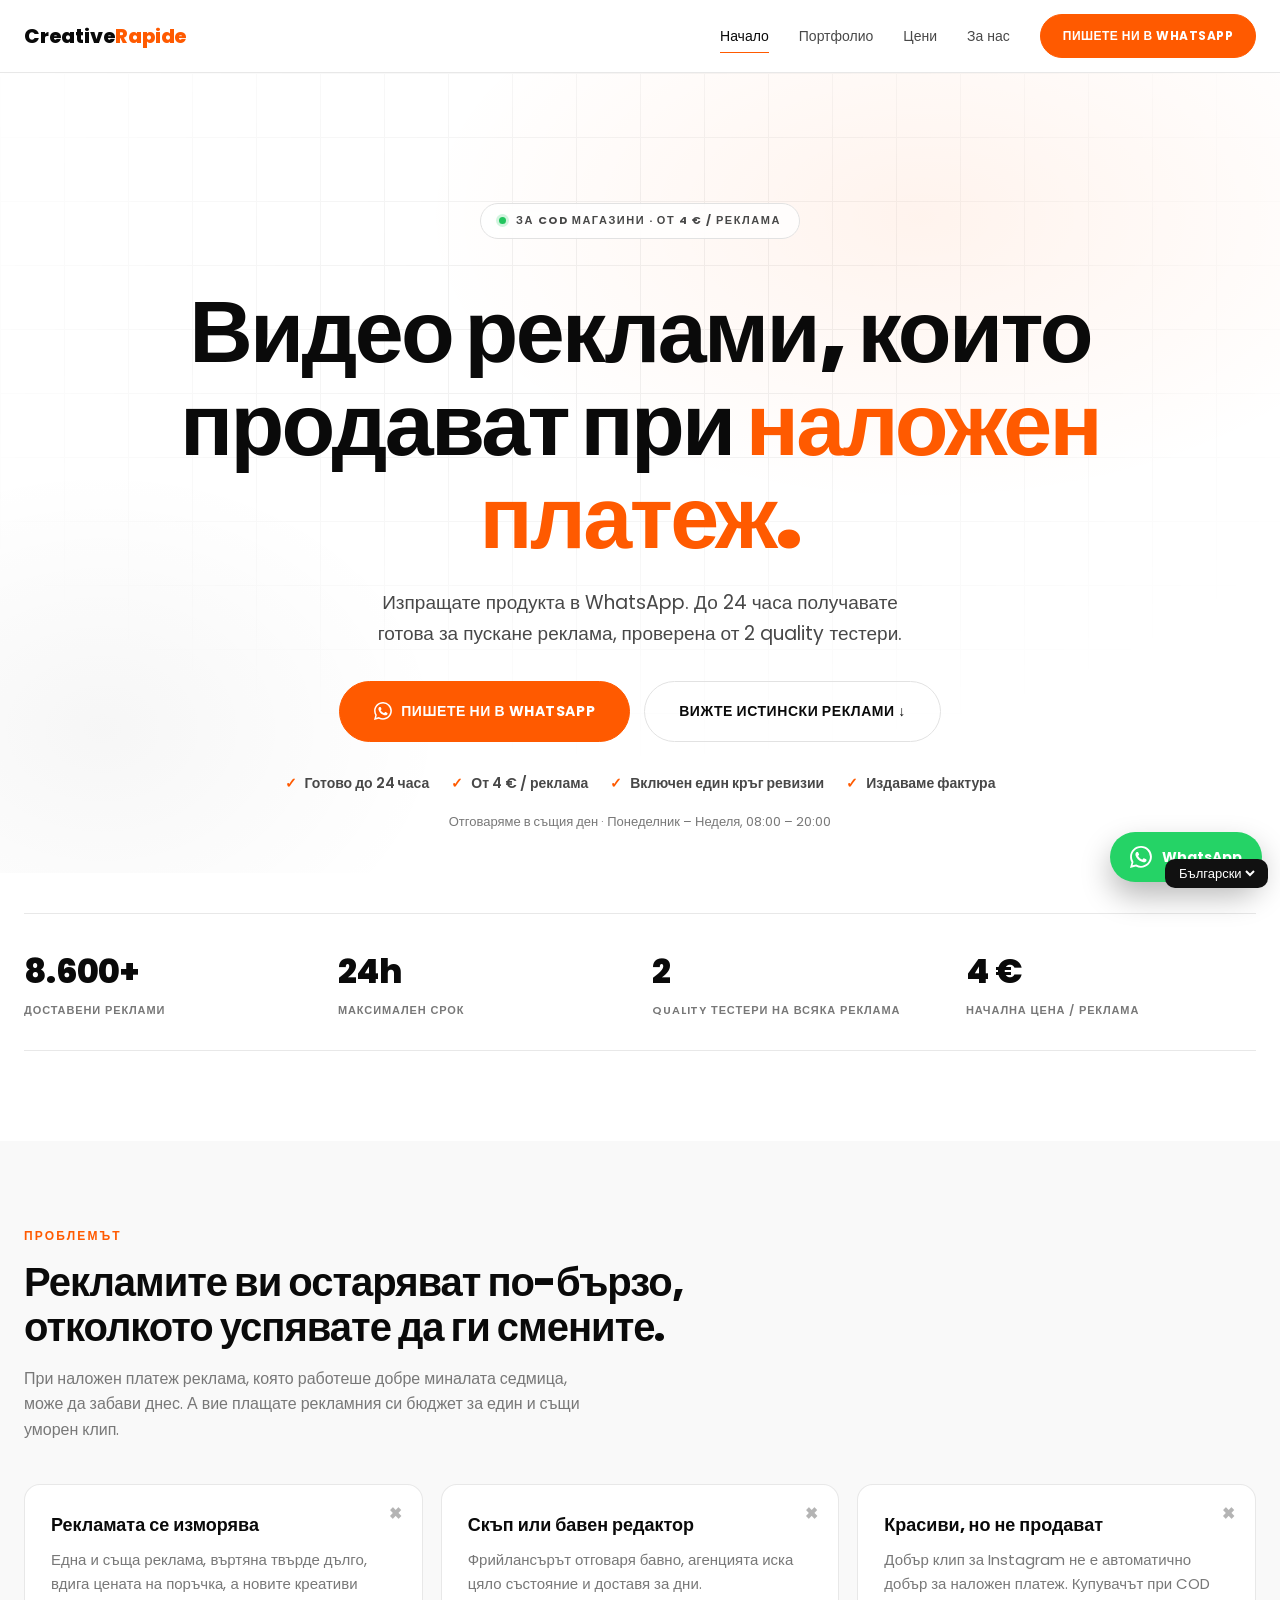
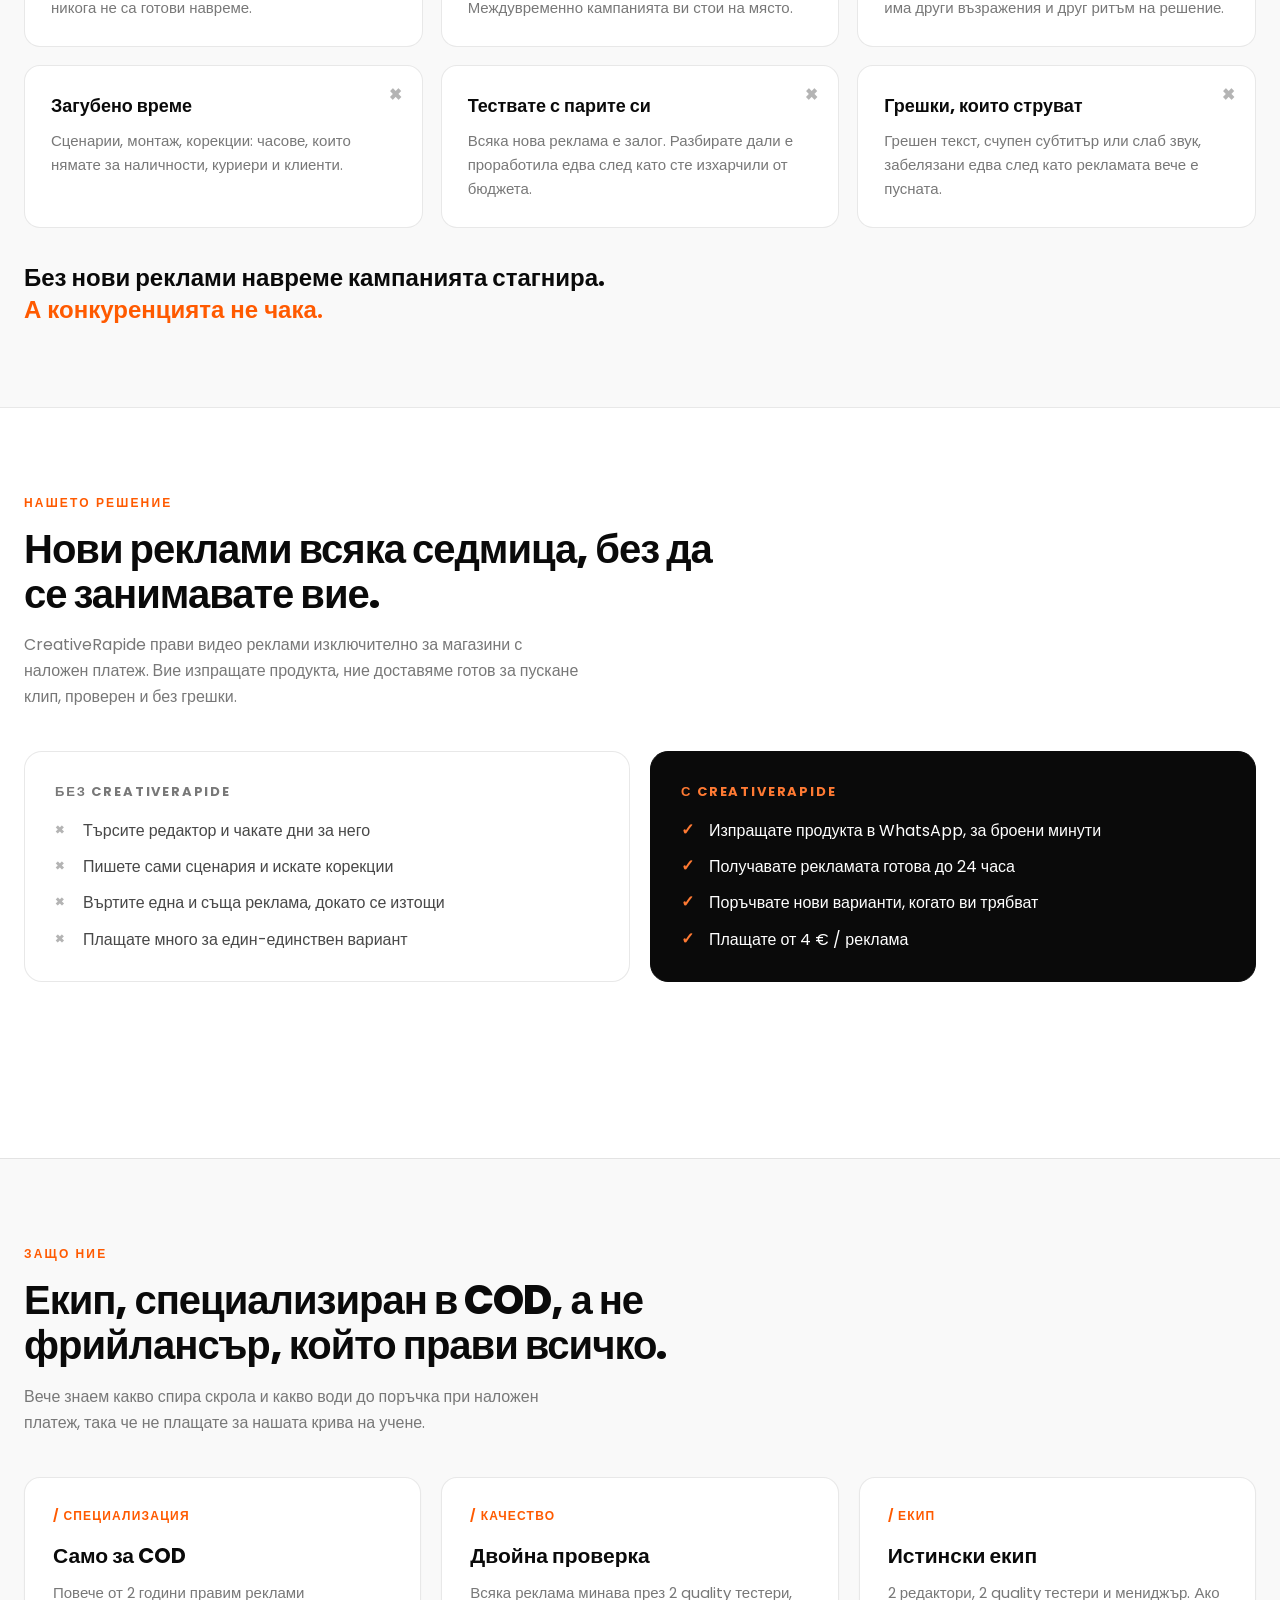
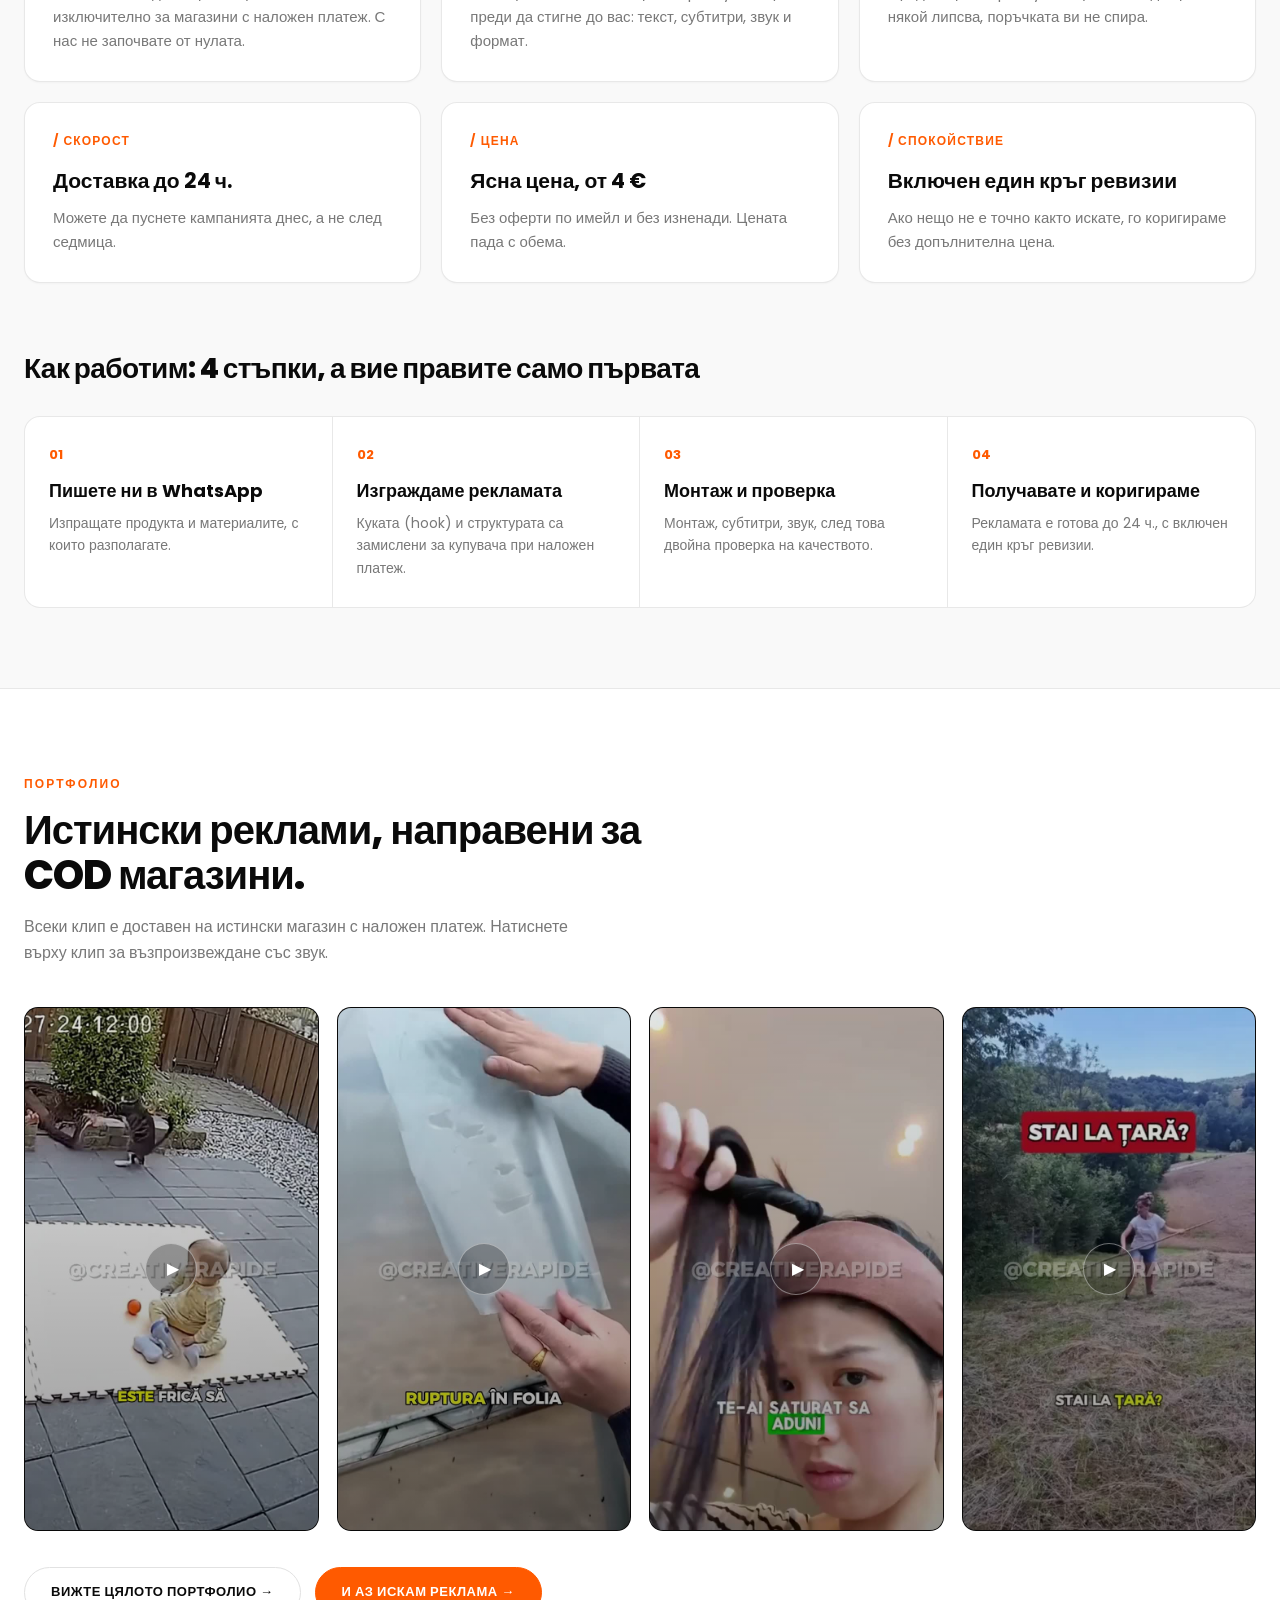
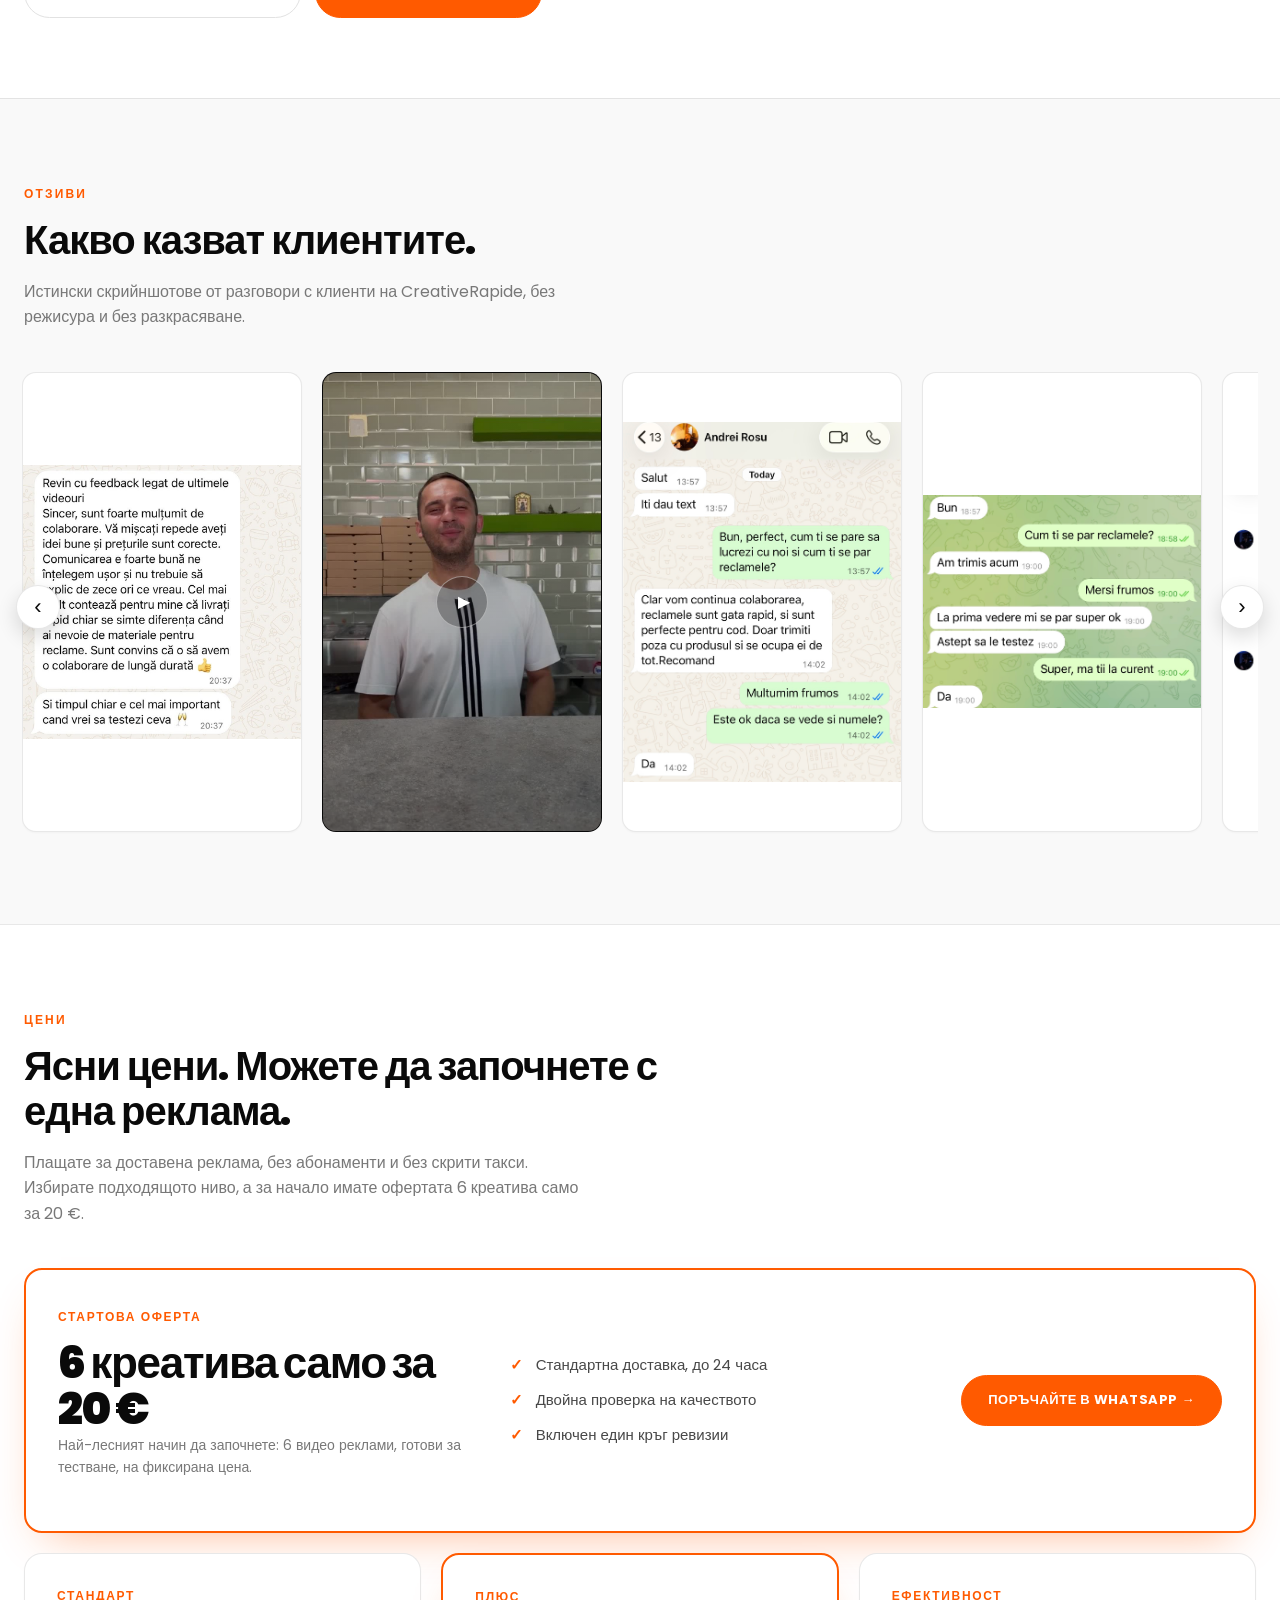
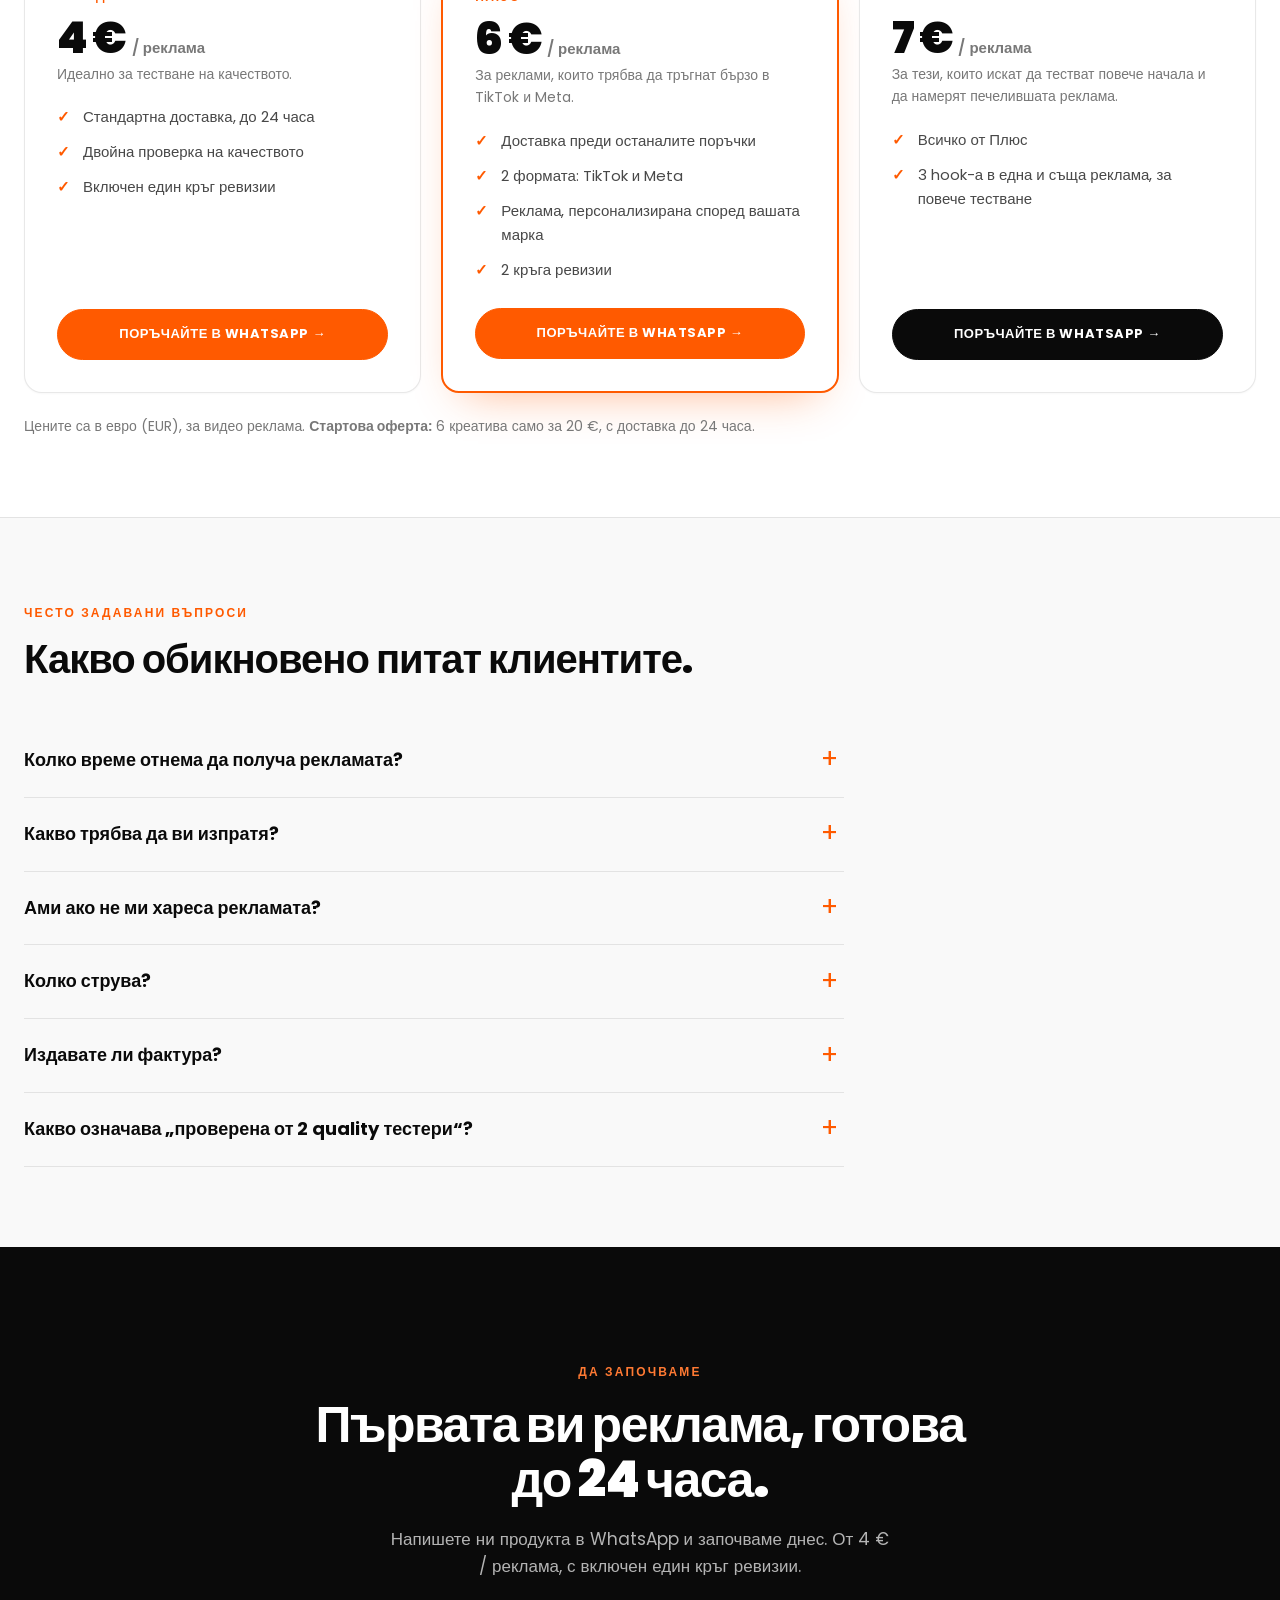
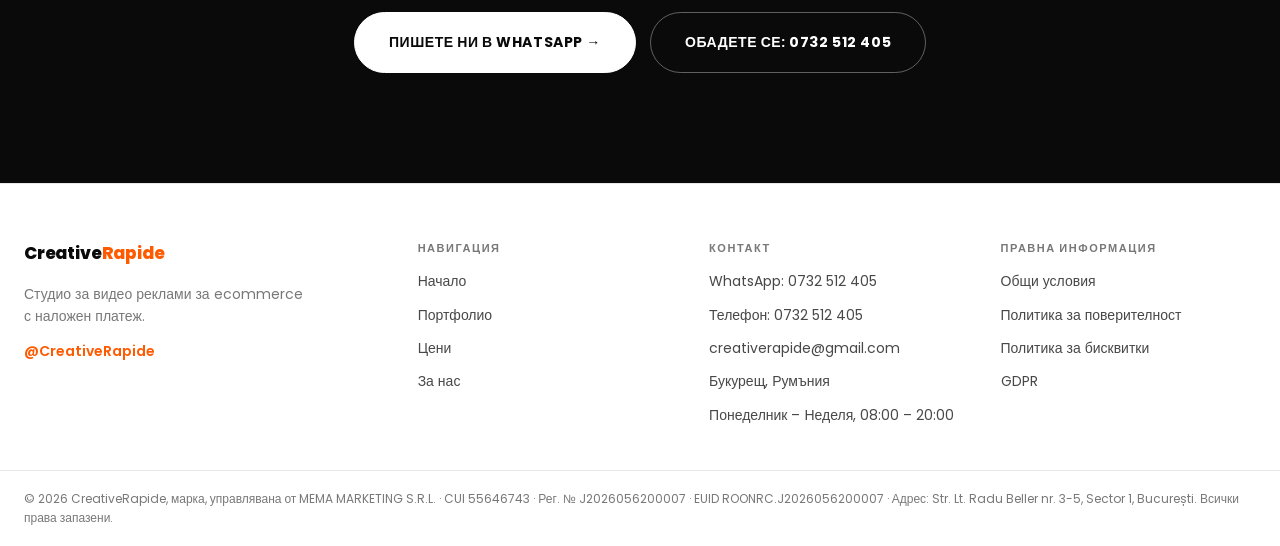
==== commit ef07d1f7: "Prices auto-converted to local currency (EUR for Bulgaria) Co-Authored-By: Claude Sonnet 5.5 <norepl" ====
--- a/bg/index.html
+++ b/bg/index.html
@@ -5,28 +5,28 @@
 <meta charset="utf-8"/>
 <meta content="width=device-width, initial-scale=1" name="viewport"/>
 <meta content="light" name="color-scheme"/>
-<title>Видео реклами за COD магазини, готови за 24 ч., от 20 RON — CreativeRapide</title>
-<meta content="Видео реклами, направени изключително за магазини с наложен платеж. Изпращате продукта в WhatsApp, получавате рекламата до 24 часа, проверена от 2 quality тестери. От 20 RON / реклама." name="description"/>
+<title>Видео реклами за COD магазини, готови за 24 ч., от 4 € — CreativeRapide</title>
+<meta content="Видео реклами, направени изключително за магазини с наложен платеж. Изпращате продукта в WhatsApp, получавате рекламата до 24 часа, проверена от 2 quality тестери. От 4 € / реклама." name="description"/>
 <link href="https://creativerapide.ro/bg/" rel="canonical"/>
 <meta content="website" property="og:type"/>
 <meta content="bg_BG" property="og:locale"/>
 <meta content="CreativeRapide" property="og:site_name"/>
 <meta content="https://creativerapide.ro/bg/" property="og:url"/>
-<meta content="Видео реклами, които продават при наложен платеж — готови за 24 ч., от 20 RON" property="og:title"/>
-<meta content="Изпращате продукта в WhatsApp, получавате рекламата до 24 часа, проверена от 2 quality тестери. От 20 RON / реклама." property="og:description"/>
+<meta content="Видео реклами, които продават при наложен платеж — готови за 24 ч., от 4 €" property="og:title"/>
+<meta content="Изпращате продукта в WhatsApp, получавате рекламата до 24 часа, проверена от 2 quality тестери. От 4 € / реклама." property="og:description"/>
 <meta content="https://creativerapide.ro/og-image.png" property="og:image"/>
 <meta content="1200" property="og:image:width"/>
 <meta content="630" property="og:image:height"/>
 <meta content="summary_large_image" name="twitter:card"/>
-<meta content="Видео реклами, които продават при наложен платеж — готови за 24 ч., от 20 RON" name="twitter:title"/>
-<meta content="Изпращате продукта в WhatsApp, получавате рекламата до 24 часа, проверена от 2 quality тестери. От 20 RON / реклама." name="twitter:description"/>
+<meta content="Видео реклами, които продават при наложен платеж — готови за 24 ч., от 4 €" name="twitter:title"/>
+<meta content="Изпращате продукта в WhatsApp, получавате рекламата до 24 часа, проверена от 2 quality тестери. От 4 € / реклама." name="twitter:description"/>
 <meta content="https://creativerapide.ro/og-image.png" name="twitter:image"/>
 <link href="/favicon.png" rel="icon" type="image/png"/>
 <link href="https://fonts.googleapis.com" rel="preconnect"/>
 <link crossorigin="" href="https://fonts.gstatic.com" rel="preconnect"/>
 <link href="https://fonts.googleapis.com/css2?family=Poppins:ital,wght@0,300;0,400;0,500;0,600;0,700;0,800;0,900;1,400&amp;display=swap" rel="stylesheet"/>
 <link href="/styles.css" rel="stylesheet"/>
-<script type="application/ld+json">{"@context": "https://schema.org", "@type": "ProfessionalService", "name": "CreativeRapide", "url": "https://creativerapide.ro/bg/", "telephone": "+40732512405", "email": "creativerapide@gmail.com", "areaServed": "BG", "description": "Reclame video pentru magazine online cash on delivery.", "address": {"@type": "PostalAddress", "addressLocality": "București", "addressCountry": "RO"}, "makesOffer": {"@type": "Offer", "name": "Reclamă video pentru ecommerce COD", "price": "20", "priceCurrency": "RON"}}</script>
+<script type="application/ld+json">{"@context": "https://schema.org", "@type": "ProfessionalService", "name": "CreativeRapide", "url": "https://creativerapide.ro/bg/", "telephone": "+40732512405", "email": "creativerapide@gmail.com", "areaServed": "BG", "description": "Reclame video pentru magazine online cash on delivery.", "address": {"@type": "PostalAddress", "addressLocality": "București", "addressCountry": "RO"}, "makesOffer": {"@type": "Offer", "name": "Reclamă video pentru ecommerce COD", "price": "4", "priceCurrency": "EUR"}}</script>
 <style>
 /* ===== Pagina de conversie: completări peste styles.css ===== */
 .btn-accent{background:var(--accent);color:#fff;border-color:var(--accent)}
@@ -120,7 +120,7 @@
 <div aria-hidden="true" class="hero-grid-bg"></div>
 <div aria-hidden="true" class="hero-glow"></div>
 <div class="wrap">
-<span class="chip fade-in-up d1"><span class="chip-dot"></span><span class="chip-text">За COD магазини · от 20 RON / реклама</span></span>
+<span class="chip fade-in-up d1"><span class="chip-dot"></span><span class="chip-text">За COD магазини · от 4 € / реклама</span></span>
 <h1 class="split-h1">
 <span class="line"><span class="inner">Видео реклами, които</span></span>
 <span class="line"><span class="inner">продават при <span class="accent">наложен платеж.</span></span></span>
@@ -135,7 +135,7 @@
 </div>
 <ul class="promise-pills fade-in-up d4">
 <li>Готово до 24 часа</li>
-<li>От 20 RON / реклама</li>
+<li>От 4 € / реклама</li>
 <li>Включен един кръг ревизии</li>
 <li>Издаваме фактура</li>
 </ul>
@@ -149,7 +149,7 @@
 <div><b data-count="8600" data-suffix="+">0</b><span>доставени реклами</span></div>
 <div><b data-count="24" data-suffix="h">0</b><span>максимален срок</span></div>
 <div><b data-count="2">0</b><span>quality тестери на всяка реклама</span></div>
-<div><b data-count="20" data-suffix=" RON">0</b><span>начална цена / реклама</span></div>
+<div><b data-count="4" data-suffix=" €">0</b><span>начална цена / реклама</span></div>
 </div>
 </div>
 </section>
@@ -214,7 +214,7 @@
 <li>Изпращате продукта в WhatsApp, за броени минути</li>
 <li>Получавате рекламата готова до 24 часа</li>
 <li>Поръчвате нови варианти, когато ви трябват</li>
-<li>Плащате от 20 RON / реклама</li>
+<li>Плащате от 4 € / реклама</li>
 </ul>
 </div>
 </div>
@@ -255,7 +255,7 @@
 </div>
 <div class="item">
 <div class="ico">/ цена</div>
-<h3>Ясна цена, от 20 RON</h3>
+<h3>Ясна цена, от 4 €</h3>
 <p>Без оферти по имейл и без изненади. Цената пада с обема.</p>
 </div>
 <div class="item">
@@ -320,13 +320,13 @@
 <div class="sec-head rv">
 <span class="eyebrow">Цени</span>
 <h2>Ясни цени. Можете да започнете с една реклама.</h2>
-<p>Плащате за доставена реклама, без абонаменти и без скрити такси. Избирате подходящото ниво, а за начало имате офертата 6 креатива само за 100 RON.</p>
+<p>Плащате за доставена реклама, без абонаменти и без скрити такси. Избирате подходящото ниво, а за начало имате офертата 6 креатива само за 20 €.</p>
 </div>
 <div class="price-grid reveal-group">
 <div class="price wide feat">
 <div>
 <span class="tag">Стартова оферта</span>
-<div class="amt">6 креатива само за 100 RON</div>
+<div class="amt">6 креатива само за 20 €</div>
 <p class="for">Най-лесният начин да започнете: 6 видео реклами, готови за тестване, на фиксирана цена.</p>
 </div>
 <ul>
@@ -334,22 +334,22 @@
 <li>Двойна проверка на качеството</li>
 <li>Включен един кръг ревизии</li>
 </ul>
-<a class="btn btn-accent" href="https://wa.me/40732512405?text=%D0%97%D0%B4%D1%80%D0%B0%D0%B2%D0%B5%D0%B9%D1%82%D0%B5%21%20%D0%98%D1%81%D0%BA%D0%B0%D0%BC%20%D0%BE%D1%84%D0%B5%D1%80%D1%82%D0%B0%D1%82%D0%B0%206%20%D0%BA%D1%80%D0%B5%D0%B0%D1%82%D0%B8%D0%B2%D0%B0%20%D0%B7%D0%B0%20100%20RON." rel="noopener" target="_blank">Поръчайте в WhatsApp →</a>
+<a class="btn btn-accent" href="https://wa.me/40732512405?text=%D0%97%D0%B4%D1%80%D0%B0%D0%B2%D0%B5%D0%B9%D1%82%D0%B5%21%20%D0%98%D1%81%D0%BA%D0%B0%D0%BC%20%D0%BE%D1%84%D0%B5%D1%80%D1%82%D0%B0%D1%82%D0%B0%206%20%D0%BA%D1%80%D0%B5%D0%B0%D1%82%D0%B8%D0%B2%D0%B0%20%D0%B7%D0%B0%2020%20%E2%82%AC." rel="noopener" target="_blank">Поръчайте в WhatsApp →</a>
 </div>
 <div class="price">
 <span class="tag">Стандарт</span>
-<div class="amt">20 RON <small>/ реклама</small></div>
+<div class="amt">4 € <small>/ реклама</small></div>
 <p class="for">Идеално за тестване на качеството.</p>
 <ul>
 <li>Стандартна доставка, до 24 часа</li>
 <li>Двойна проверка на качеството</li>
 <li>Включен един кръг ревизии</li>
 </ul>
-<a class="btn btn-accent" href="https://wa.me/40732512405?text=%D0%97%D0%B4%D1%80%D0%B0%D0%B2%D0%B5%D0%B9%D1%82%D0%B5%21%20%D0%98%D1%81%D0%BA%D0%B0%D0%BC%20%D1%80%D0%B5%D0%BA%D0%BB%D0%B0%D0%BC%D0%B8%20%D0%A1%D1%82%D0%B0%D0%BD%D0%B4%D0%B0%D1%80%D1%82%20%2820%20RON%29." rel="noopener" target="_blank">Поръчайте в WhatsApp →</a>
+<a class="btn btn-accent" href="https://wa.me/40732512405?text=%D0%97%D0%B4%D1%80%D0%B0%D0%B2%D0%B5%D0%B9%D1%82%D0%B5%21%20%D0%98%D1%81%D0%BA%D0%B0%D0%BC%20%D1%80%D0%B5%D0%BA%D0%BB%D0%B0%D0%BC%D0%B8%20%D0%A1%D1%82%D0%B0%D0%BD%D0%B4%D0%B0%D1%80%D1%82%20%284%20%E2%82%AC%29." rel="noopener" target="_blank">Поръчайте в WhatsApp →</a>
 </div>
 <div class="price feat">
 <span class="tag">Плюс</span>
-<div class="amt">30 RON <small>/ реклама</small></div>
+<div class="amt">6 € <small>/ реклама</small></div>
 <p class="for">За реклами, които трябва да тръгнат бързо в TikTok и Meta.</p>
 <ul>
 <li>Доставка преди останалите поръчки</li>
@@ -357,20 +357,20 @@
 <li>Реклама, персонализирана според вашата марка</li>
 <li>2 кръга ревизии</li>
 </ul>
-<a class="btn btn-accent" href="https://wa.me/40732512405?text=%D0%97%D0%B4%D1%80%D0%B0%D0%B2%D0%B5%D0%B9%D1%82%D0%B5%21%20%D0%98%D1%81%D0%BA%D0%B0%D0%BC%20%D1%80%D0%B5%D0%BA%D0%BB%D0%B0%D0%BC%D0%B8%20%D0%9F%D0%BB%D1%8E%D1%81%20%2830%20RON%29." rel="noopener" target="_blank">Поръчайте в WhatsApp →</a>
+<a class="btn btn-accent" href="https://wa.me/40732512405?text=%D0%97%D0%B4%D1%80%D0%B0%D0%B2%D0%B5%D0%B9%D1%82%D0%B5%21%20%D0%98%D1%81%D0%BA%D0%B0%D0%BC%20%D1%80%D0%B5%D0%BA%D0%BB%D0%B0%D0%BC%D0%B8%20%D0%9F%D0%BB%D1%8E%D1%81%20%286%20%E2%82%AC%29." rel="noopener" target="_blank">Поръчайте в WhatsApp →</a>
 </div>
 <div class="price">
 <span class="tag">Ефективност</span>
-<div class="amt">35 RON <small>/ реклама</small></div>
+<div class="amt">7 € <small>/ реклама</small></div>
 <p class="for">За тези, които искат да тестват повече начала и да намерят печелившата реклама.</p>
 <ul>
 <li>Всичко от Плюс</li>
 <li>3 hook-а в една и съща реклама, за повече тестване</li>
 </ul>
-<a class="btn btn-dark" href="https://wa.me/40732512405?text=%D0%97%D0%B4%D1%80%D0%B0%D0%B2%D0%B5%D0%B9%D1%82%D0%B5%21%20%D0%98%D1%81%D0%BA%D0%B0%D0%BC%20%D1%80%D0%B5%D0%BA%D0%BB%D0%B0%D0%BC%D0%B8%20%D0%95%D1%84%D0%B5%D0%BA%D1%82%D0%B8%D0%B2%D0%BD%D0%BE%D1%81%D1%82%20%2835%20RON%29." rel="noopener" target="_blank">Поръчайте в WhatsApp →</a>
-</div>
-</div>
-<p class="price-note rv">Цените са в RON, за видео реклама. <strong>Стартова оферта:</strong> 6 креатива само за 100 RON, с доставка до 24 часа.</p>
+<a class="btn btn-dark" href="https://wa.me/40732512405?text=%D0%97%D0%B4%D1%80%D0%B0%D0%B2%D0%B5%D0%B9%D1%82%D0%B5%21%20%D0%98%D1%81%D0%BA%D0%B0%D0%BC%20%D1%80%D0%B5%D0%BA%D0%BB%D0%B0%D0%BC%D0%B8%20%D0%95%D1%84%D0%B5%D0%BA%D1%82%D0%B8%D0%B2%D0%BD%D0%BE%D1%81%D1%82%20%287%20%E2%82%AC%29." rel="noopener" target="_blank">Поръчайте в WhatsApp →</a>
+</div>
+</div>
+<p class="price-note rv">Цените са в евро (EUR), за видео реклама. <strong>Стартова оферта:</strong> 6 креатива само за 20 €, с доставка до 24 часа.</p>
 </div>
 </section>
 <!-- FAQ -->
@@ -395,7 +395,7 @@
 </details>
 <details>
 <summary>Колко струва?</summary>
-<p>Стандарт струва 20 RON за реклама, Плюс 30 RON и Ефективност 35 RON. От 50 реклами Стандарт цената пада на 19 RON, а за големи обеми можете да ни пишете в WhatsApp. За начало имате офертата 6 креатива само за 100 RON.</p>
+<p>Стандарт струва 4 € за реклама, Плюс 6 € и Ефективност 7 €. От 50 реклами Стандарт цената пада на 3,80 €, а за големи обеми можете да ни пишете в WhatsApp. За начало имате офертата 6 креатива само за 20 €.</p>
 </details>
 <details>
 <summary>Издавате ли фактура?</summary>
@@ -413,7 +413,7 @@
 <div class="wrap rv">
 <span class="eyebrow">Да започваме</span>
 <h2>Първата ви реклама, готова до 24 часа.</h2>
-<p>Напишете ни продукта в WhatsApp и започваме днес. От 20 RON / реклама, с включен един кръг ревизии.</p>
+<p>Напишете ни продукта в WhatsApp и започваме днес. От 4 € / реклама, с включен един кръг ревизии.</p>
 <div class="hero-cta">
 <a class="btn btn-dark btn-lg" href="https://wa.me/40732512405?text=%D0%97%D0%B4%D1%80%D0%B0%D0%B2%D0%B5%D0%B9%D1%82%D0%B5%21%20%D0%98%D1%81%D0%BA%D0%B0%D0%BC%20%D0%B2%D0%B8%D0%B4%D0%B5%D0%BE%20%D1%80%D0%B5%D0%BA%D0%BB%D0%B0%D0%BC%D0%B8%20%D0%B7%D0%B0%20%D0%BC%D0%BE%D1%8F%20%D0%BC%D0%B0%D0%B3%D0%B0%D0%B7%D0%B8%D0%BD." rel="noopener" target="_blank">Пишете ни в WhatsApp →</a>
 <a class="btn btn-ghost btn-lg" href="tel:+40732512405">Обадете се: 0732 512 405</a>
